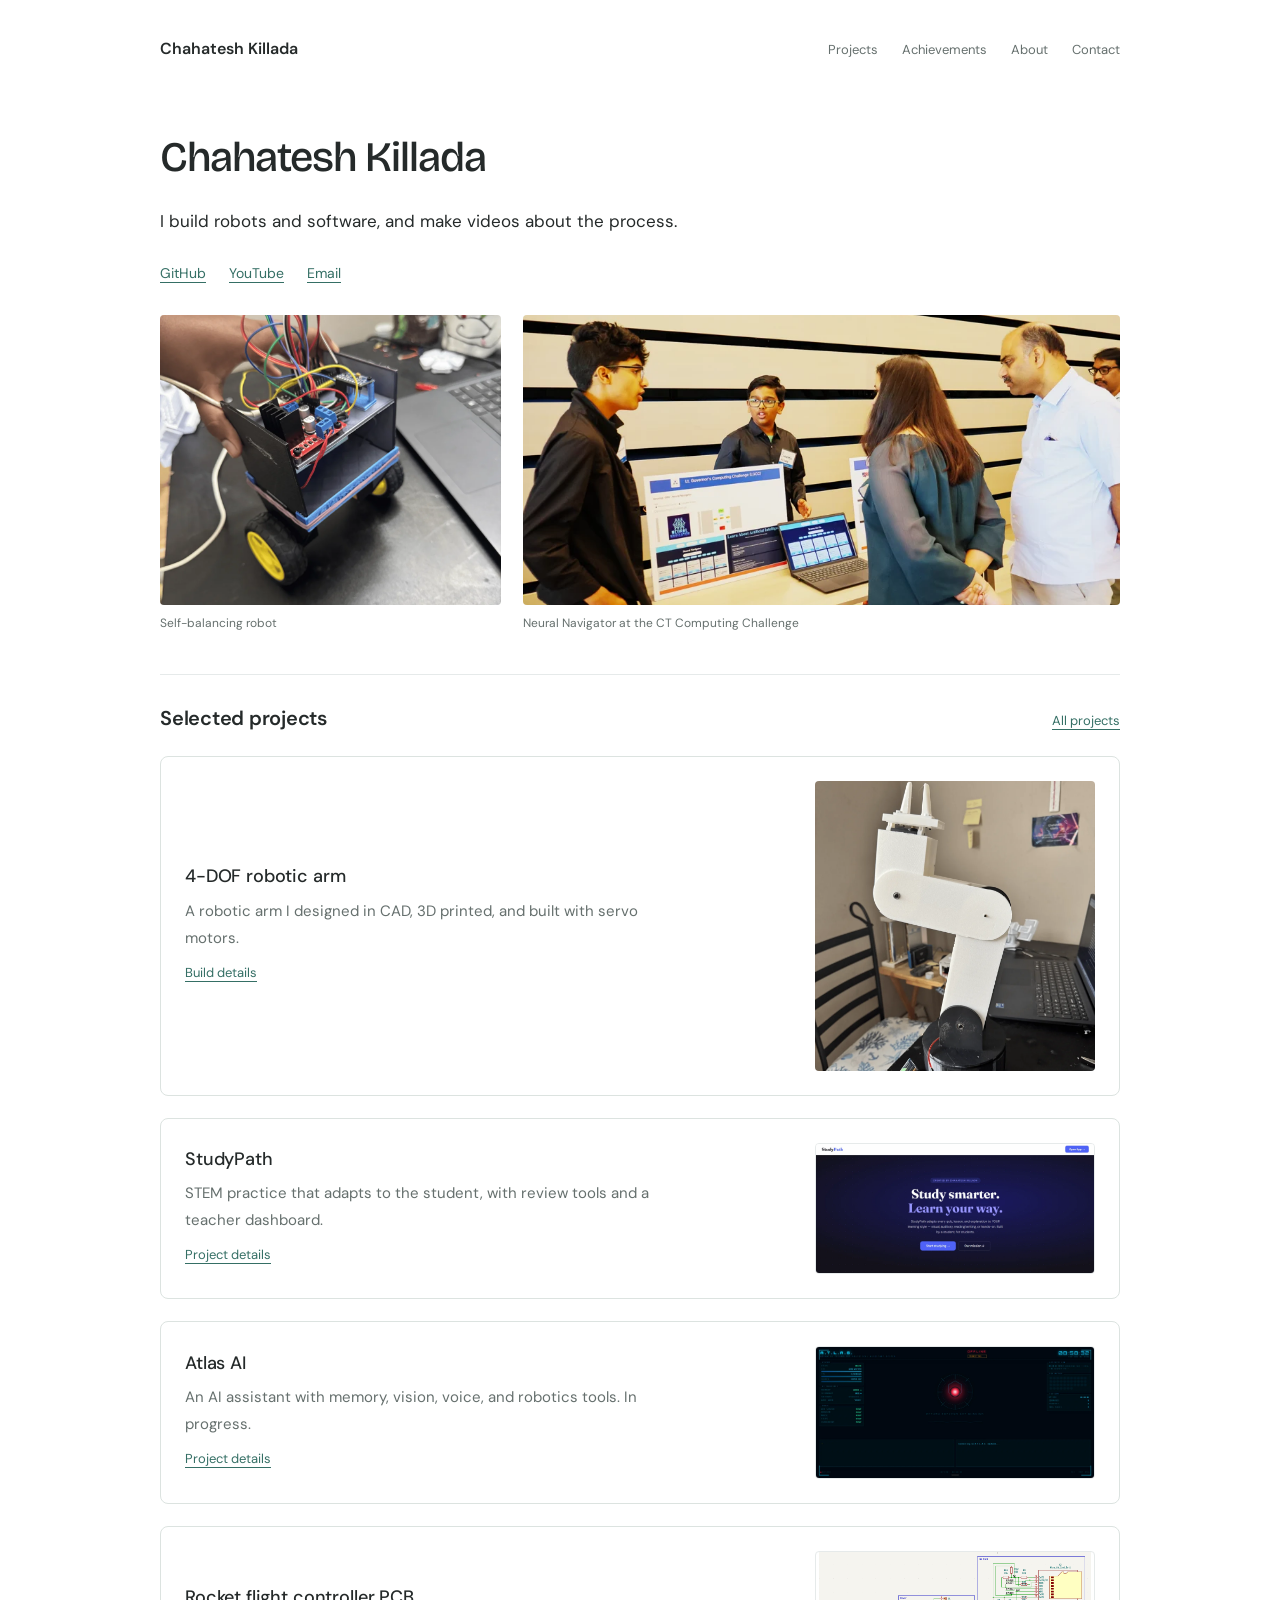
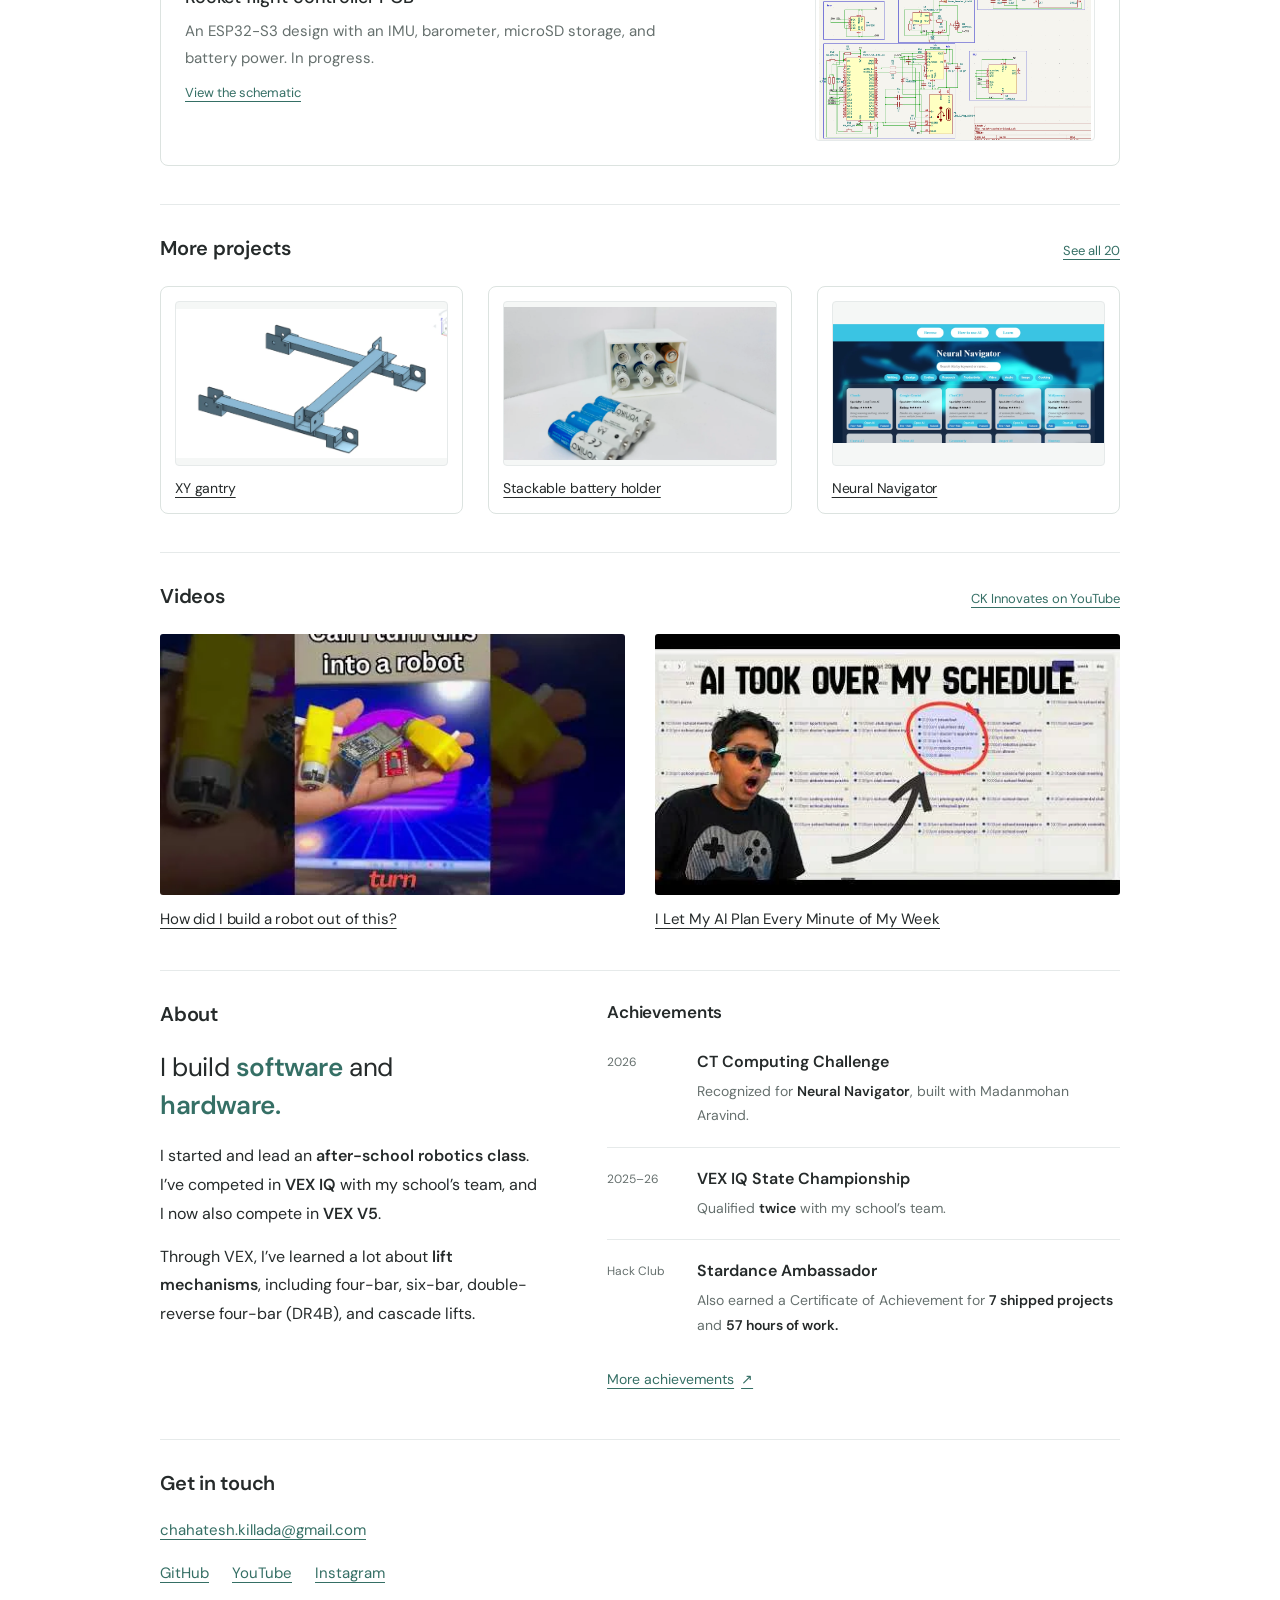
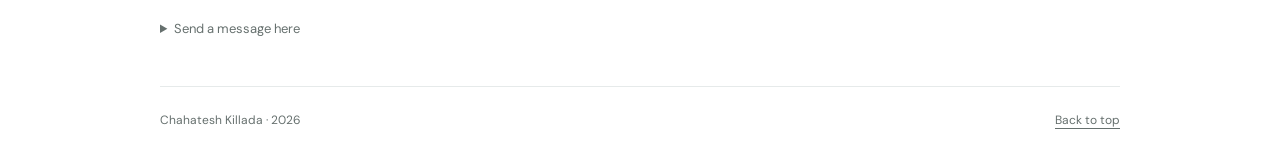
==== index.html @ d982af49 "Add VEX V5 participation and lift mechanism experience" ====
<!DOCTYPE html>
<html lang="en">
<head>
  <meta charset="UTF-8" />
  <meta name="viewport" content="width=device-width, initial-scale=1.0, viewport-fit=cover" />
  <meta name="theme-color" content="#ffffff" />
  <title>Chahatesh Killada — Software, Robotics &amp; AI</title>
  <meta name="description" content="I'm Chahatesh. I build robots, write software, and make videos about the process. Take a look at what I've been making." />
  <link rel="icon" href="favicon.svg?v=ck1" type="image/svg+xml" />
  <link rel="stylesheet" href="style.css" />
  <script src="project-cases.js" defer></script>
  <script src="main.js" defer></script>
  <script async src="https://www.googletagmanager.com/gtag/js?id=G-YGKZSH2G33"></script>
  <script>window.dataLayer = window.dataLayer || []; function gtag(){dataLayer.push(arguments);} gtag('js', new Date()); gtag('config', 'G-YGKZSH2G33');</script>
</head>
<body>
  <a class="skip-link" href="#main">Skip to content</a>
  <header class="site-header wrap"><a class="site-name" href="index.html">Chahatesh Killada</a><nav aria-label="Main navigation"><a href="projects.html">Projects</a><a href="achievements.html">Achievements</a><a href="#about">About</a><a href="#contact">Contact</a></nav></header>
  <main id="main" class="wrap">
  <header id="home" class="intro">
    <div class="intro-copy"><h1>Chahatesh Killada</h1><p>I build robots and software, and make videos about the process.</p><p class="intro-links"><a href="https://github.com/chahatesh" target="_blank" rel="noopener">GitHub</a><a href="https://www.youtube.com/@CKInnovates" target="_blank" rel="noopener">YouTube</a><a href="mailto:chahatesh.killada@gmail.com">Email</a></p></div>
    <div class="intro-gallery">
      <figure><button type="button" class="intro-photo" data-certificate="assets/balancing-robot.webp" data-title="Self-balancing robot" aria-label="Enlarge the self-balancing robot photo"><img src="assets/balancing-robot.webp" alt="My self-balancing robot with its exposed electronics and yellow wheels" width="1050" height="1400" fetchpriority="high" /></button><figcaption>Self-balancing robot</figcaption></figure>
      <figure><button type="button" class="intro-photo" data-certificate="certs/ct-codeing.png" data-title="Presenting Neural Navigator" aria-label="Enlarge the Neural Navigator presentation photo"><img src="assets/ct-certificate.webp" alt="Presenting Neural Navigator at the Connecticut Computing Challenge" width="850" height="477" fetchpriority="high" /></button><figcaption>Neural Navigator at the CT Computing Challenge</figcaption></figure>
    </div>
  </header>

  <section id="projects" class="section" aria-labelledby="work-title">
    <div class="section-heading"><h2 id="work-title">Selected projects</h2><a href="projects.html">All projects</a></div>
    <div class="selected-work">
      <article class="work-project">
        <div class="work-copy"><h3><button type="button" data-open-modal="arm">4-DOF robotic arm</button></h3><p>A robotic arm I designed in CAD, 3D printed, and built with servo motors.</p><button type="button" class="text-link" data-open-modal="arm">Build details</button></div>
        <button type="button" class="project-preview photo-preview" data-open-modal="arm" aria-label="View the robotic arm project"><img src="assets/robot-arm.webp" alt="My 3D-printed robotic arm on my desk" width="1050" height="1400" loading="lazy" /></button>
      </article>
      <article class="work-project">
        <div class="work-copy"><h3><button type="button" data-open-modal="studypath">StudyPath</button></h3><p>STEM practice that adapts to the student, with review tools and a teacher dashboard.</p><button type="button" class="text-link" data-open-modal="studypath">Project details</button></div>
        <button type="button" class="project-preview" data-open-modal="studypath" aria-label="View the StudyPath project"><img src="assets/studypath.webp" alt="StudyPath’s learning dashboard" width="1600" height="740" loading="lazy" /></button>
      </article>
      <article class="work-project">
        <div class="work-copy"><h3><button type="button" data-open-modal="atlas">Atlas AI</button></h3><p>An AI assistant with memory, vision, voice, and robotics tools. In progress.</p><button type="button" class="text-link" data-open-modal="atlas">Project details</button></div>
        <button type="button" class="project-preview" data-open-modal="atlas" aria-label="View the Atlas AI project"><img src="assets/atlas.webp" alt="Atlas AI’s interface" width="1600" height="759" loading="lazy" /></button>
      </article>
      <article class="work-project">
        <div class="work-copy"><h3><a href="https://github.com/chahatesh/Rocket-Flight-Controller-PCB" target="_blank" rel="noopener">Rocket flight controller PCB</a></h3><p>An ESP32-S3 design with an IMU, barometer, microSD storage, and battery power. In progress.</p><button type="button" class="text-link" data-certificate="assets/flight-controller-schematic.png" data-title="Rocket flight controller schematic">View the schematic</button></div>
        <button type="button" class="project-preview" data-certificate="assets/flight-controller-schematic.png" data-title="Rocket flight controller schematic" aria-label="Enlarge my rocket flight controller schematic"><img src="assets/flight-controller-schematic.png" alt="My KiCad rocket flight controller schematic" width="1030" height="712" loading="lazy" /></button>
      </article>
    </div>
  </section>

  <section id="more-projects" class="section more-projects" aria-labelledby="more-title">
    <div class="section-heading"><h2 id="more-title">More projects</h2><a href="projects.html">See all 20</a></div>
    <div class="build-gallery">
      <article><a class="build-gallery-image" href="https://cad.onshape.com/documents/9da4eec7b662b0f1e534ab21/w/bc1797026b485face401b90d/e/d9868a8ba112fb367924a744" target="_blank" rel="noopener"><img src="assets/versatile-xy-gantry.webp" alt="The CAD design for my XY gantry" loading="lazy" /></a><h3><a href="https://cad.onshape.com/documents/9da4eec7b662b0f1e534ab21/w/bc1797026b485face401b90d/e/d9868a8ba112fb367924a744" target="_blank" rel="noopener">XY gantry</a></h3></article>
      <article><a class="build-gallery-image" href="https://makerworld.com/en/models/3117060-best-stackable-battery-holder-fast-and-useful" target="_blank" rel="noopener"><img src="assets/stackable-battery-holder.webp" alt="My stackable 3D-printed battery holder" loading="lazy" /></a><h3><a href="https://makerworld.com/en/models/3117060-best-stackable-battery-holder-fast-and-useful" target="_blank" rel="noopener">Stackable battery holder</a></h3></article>
      <article><a class="build-gallery-image" href="https://github.com/chahatesh/Neural-Navigator" target="_blank" rel="noopener"><img src="assets/neural-navigator.webp" alt="The Neural Navigator project interface" loading="lazy" /></a><h3><a href="https://github.com/chahatesh/Neural-Navigator" target="_blank" rel="noopener">Neural Navigator</a></h3></article>
    </div>
  </section>

  <section id="videos" class="section" aria-labelledby="videos-title">
    <div class="section-heading"><h2 id="videos-title">Videos</h2><a href="https://www.youtube.com/@CKInnovates" target="_blank" rel="noopener">CK Innovates on YouTube</a></div>
    <div class="video-grid">
      <article class="video-item"><a class="video-thumb" href="https://www.youtube.com/shorts/6RY44eswr0Y" target="_blank" rel="noopener" aria-label="Watch How did I build a robot out of this?"><img src="assets/robot-video.webp" width="480" height="360" alt="A frame from my robot build video" loading="lazy" /></a><h3><a href="https://www.youtube.com/shorts/6RY44eswr0Y" target="_blank" rel="noopener">How did I build a robot out of this?</a></h3></article>
      <article class="video-item"><a class="video-thumb" href="https://www.youtube.com/watch?v=cSldQJsDNWY" target="_blank" rel="noopener" aria-label="Watch I Let My AI Plan Every Minute of My Week"><img src="assets/schedule-video.webp" width="480" height="360" alt="A frame from my AI scheduling experiment" loading="lazy" /></a><h3><a href="https://www.youtube.com/watch?v=cSldQJsDNWY" target="_blank" rel="noopener">I Let My AI Plan Every Minute of My Week</a></h3></article>
    </div>
  </section>

  <section id="about" class="section about-section" aria-labelledby="about-title">
    <div class="about-layout">
      <div class="about-copy">
        <h2 id="about-title">About</h2>
        <p class="about-lead">I build <strong>software</strong> and <strong>hardware.</strong></p>
        <p>I started and lead an <strong>after-school robotics class</strong>. I’ve competed in <strong>VEX IQ</strong> with my school’s team, and I now also compete in <strong>VEX V5</strong>.</p>
        <p>Through VEX, I’ve learned a lot about <strong>lift mechanisms</strong>, including four-bar, six-bar, double-reverse four-bar (DR4B), and cascade lifts.</p>
      </div>
      <div class="milestones" id="achievements">
        <h3>Achievements</h3>
        <ul>
          <li>
            <span class="milestone-label">2026</span>
            <div class="milestone-copy"><h4>CT Computing Challenge</h4><p>Recognized for <strong>Neural Navigator</strong>, built with Madanmohan Aravind.</p></div>
          </li>
          <li>
            <span class="milestone-label">2025–26</span>
            <div class="milestone-copy"><h4>VEX IQ State Championship</h4><p>Qualified <strong>twice</strong> with my school’s team.</p></div>
          </li>
          <li>
            <span class="milestone-label">Hack Club</span>
            <div class="milestone-copy"><h4>Stardance Ambassador</h4><p>Also earned a Certificate of Achievement for <strong>7 shipped projects</strong> and <strong>57 hours of work.</strong></p></div>
          </li>
        </ul>
        <a href="achievements.html">More achievements <span aria-hidden="true">↗</span></a>
      </div>
    </div>
  </section>

  <section id="contact" class="section contact-section" aria-labelledby="contact-title">
    <h2 id="contact-title">Get in touch</h2>
    <p><a href="mailto:chahatesh.killada@gmail.com">chahatesh.killada@gmail.com</a></p>
    <p class="contact-socials"><a href="https://github.com/chahatesh" target="_blank" rel="noopener">GitHub</a><a href="https://www.youtube.com/@CKInnovates" target="_blank" rel="noopener">YouTube</a><a href="https://www.instagram.com/ck_innovates/" target="_blank" rel="noopener">Instagram</a></p>
    <details class="message-details"><summary>Send a message here</summary><form class="contact-form" id="contact-form" novalidate>
          <input type="hidden" name="access_key" value="5ab9dba0-218a-4104-ba64-5a668e0baead" /><input type="hidden" name="subject" value="New message from chahatesh.com" />
          <div class="form-row"><label>Your name<input type="text" name="name" required autocomplete="name" placeholder="Name" /></label><label>Your email<input type="email" name="email" required autocomplete="email" placeholder="you@example.com" /></label></div>
          <label>Subject <span class="optional">(optional)</span><input type="text" name="subject_user" placeholder="What’s on your mind?" /></label>
          <label>Message<textarea name="message" required rows="4" placeholder="Tell me a little about it…"></textarea></label>
          <div class="form-bottom"><button type="submit" class="btn btn-primary" id="submit-btn">Send message <span aria-hidden="true">↗</span></button><p class="form-status" role="status" aria-live="polite" id="form-status"></p></div>
        </form></details>
  </section>
</main>
  <footer class="site-footer wrap"><p>Chahatesh Killada · <span data-year>2026</span></p><a href="#home">Back to top</a></footer>
  <div class="modal-overlay" id="project-modal" hidden role="dialog" aria-modal="true" aria-labelledby="modal-title"><div class="modal-content" id="modal-body" tabindex="-1"></div></div>
</body>
</html>
---- style.css ----
/* A personal website: readable text, direct links, and the actual work. */
@font-face {
  font-family: "DM Sans";
  src: url("assets/dm-sans.woff2") format("woff2");
  font-weight: 400 700;
  font-display: swap;
}
@font-face {
  font-family: "Bricolage Grotesque";
  src: url("assets/bricolage.woff2") format("woff2");
  font-weight: 400 800;
  font-display: swap;
}
:root {
  --paper: #ffffff;
  --ink: #252a2a;
  --muted: #66706e;
  --line: #e6eaea;
  --link: #356f65;
  --soft: #f5f7f6;
  --body: "DM Sans", Arial, sans-serif;
  --display: "Bricolage Grotesque", "Trebuchet MS", sans-serif;
}
*, *::before, *::after { box-sizing: border-box; }
html { -webkit-text-size-adjust: 100%; scroll-padding-top: 28px; }
body { margin: 0; min-width: 320px; background: var(--paper); color: var(--ink); font: 16px/1.8 var(--body); -webkit-font-smoothing: antialiased; }
body.modal-open { overflow: hidden; }
[hidden] { display: none !important; }
img { display: block; max-width: 100%; height: auto; }
h1, h2, h3, h4, p, figure { margin: 0; }
h1, h2, h3, h4 { font-weight: 500; line-height: 1.35; }
h1 { font-family: var(--display); font-size: 42px; letter-spacing: -1px; }
h2 { font-size: 20px; font-weight: 600; letter-spacing: -.25px; }
h3 { font-size: 18px; letter-spacing: -.15px; }
ul { list-style: none; margin: 0; padding: 0; }
a { color: var(--link); text-decoration-thickness: 1px; text-underline-offset: 4px; }
a:hover { text-decoration-color: var(--ink); color: var(--ink); }
button, input, textarea { font: inherit; }
button { color: inherit; cursor: pointer; touch-action: manipulation; }
a, button { -webkit-tap-highlight-color: transparent; }
button:disabled { cursor: wait; opacity: .6; }
:focus-visible { outline: 2px solid var(--link); outline-offset: 5px; }
::selection { background: #dcece6; color: var(--ink); }
.wrap { width: min(960px, calc(100% - 56px)); margin-inline: auto; }
.skip-link { position: fixed; top: 12px; left: 12px; padding: 8px 15px; z-index: 200; background: white; transform: translateY(-180%); }
.skip-link:focus { transform: none; }

/* The name is the identity. Navigation is just links. */
.site-header { display: flex; align-items: center; justify-content: space-between; gap: 32px; padding-block: 30px; }
.site-name { color: var(--ink); font-size: 16px; font-weight: 600; text-decoration: none; white-space: nowrap; }
.site-header nav { display: flex; flex-wrap: wrap; gap: 24px; }
.site-header nav a { padding-block: 8px; color: var(--muted); font-size: 13px; text-decoration: none; }
.site-header nav a:hover, .site-header nav a[aria-current="page"] { color: var(--ink); text-decoration: underline; }
.intro { padding-block: 30px 40px; }
.intro-copy { max-width: 690px; }
.intro h1 { margin-bottom: 20px; }
.intro-copy > p { margin-top: 15px; font-size: 17px; line-height: 1.85; }
.intro .intro-links { display: flex; gap: 23px; margin-top: 23px; font-size: 14px; }

.section { padding-block: 30px 38px; border-top: 1px solid var(--line); }
.section-heading { display: flex; align-items: baseline; justify-content: space-between; gap: 22px; margin-bottom: 15px; }
.section-heading > a { font-size: 13px; flex-shrink: 0; }
.selected-work { display: grid; gap: 22px; padding-top: 9px; }
.work-project, .archive-card, .build-gallery > article { padding: 24px; border: 1px solid #dce3e0; border-radius: 8px; background: var(--paper); }
.work-project:focus-within, .archive-card:focus-within, .build-gallery > article:focus-within { border-color: var(--link); }
.work-project { display: grid; grid-template-columns: minmax(0, 1fr) 280px; gap: 32px; align-items: center; min-width: 0; }
.work-copy { max-width: 510px; }
.work-copy h3 a, .work-copy h3 button { color: var(--ink); font: inherit; letter-spacing: inherit; text-decoration: none; }
.work-copy h3 button { border: 0; background: none; padding: 0; text-align: left; }
.work-copy h3 a:hover, .work-copy h3 button:hover { text-decoration: underline; text-underline-offset: 4px; }
.work-copy p { color: var(--muted); font-size: 15px; line-height: 1.8; margin-top: 9px; }
.text-link { display: inline-block; padding: 4px 0; margin: 7px 0 0; border: 0; background: transparent; color: var(--link); font-size: 13px; line-height: 1.6; text-decoration: underline; text-decoration-thickness: 1px; text-underline-offset: 4px; text-align: left; }
.text-link:hover { color: var(--ink); }
.project-preview { display: block; width: 100%; padding: 0; border: 0; background: none; }
.project-preview img { width: 100%; height: auto; max-height: 190px; object-fit: contain; border: 1px solid var(--line); border-radius: 4px; }
.photo-preview img { height: 290px; max-height: none; object-fit: cover; object-position: center 32%; border: 0; }

/* The visual interest comes from Chahatesh’s own builds and presentations. */
.intro-gallery { display: grid; grid-template-columns: .8fr 1.4fr; gap: 22px; margin-top: 29px; }
.intro-photo { display: block; width: 100%; padding: 0; border: 0; background: var(--soft); border-radius: 4px; overflow: hidden; }
.intro-photo img { width: 100%; height: 290px; object-fit: cover; object-position: center 42%; }
.intro-gallery figure:last-child img { object-position: center 45%; }
.intro-gallery figcaption { color: var(--muted); font-size: 12px; margin-top: 9px; line-height: 1.6; }
.build-gallery { display: grid; grid-template-columns: repeat(3, minmax(0, 1fr)); gap: 25px; padding-top: 8px; }
.build-gallery > article { min-width: 0; padding: 14px; }
.build-gallery-image { display: block; background: var(--soft); border: 1px solid var(--line); border-radius: 4px; overflow: hidden; }
.build-gallery-image img { width: 100%; height: 163px; object-fit: contain; }
.build-gallery h3 { font-size: 14px; font-weight: 400; margin-top: 11px; line-height: 1.6; }
.build-gallery h3 a { color: var(--ink); }

.video-grid { display: grid; grid-template-columns: 1fr 1fr; gap: 30px; padding-top: 8px; }
.video-thumb { display: block; aspect-ratio: 16 / 9; overflow: hidden; border-radius: 3px; }
.video-thumb img { width: 100%; height: 100%; object-fit: cover; }
.video-item h3 { font-size: 15px; line-height: 1.65; font-weight: 400; margin-top: 12px; }
.video-item h3 a { color: var(--ink); }
.contact-section > h2 { margin-bottom: 20px; }
.about-layout { display: grid; grid-template-columns: .85fr 1.15fr; gap: 68px; }
.about-copy { max-width: 380px; }
.about-copy h2 { margin-bottom: 21px; }
.about-copy p { font-size: 16px; line-height: 1.8; }
.about-copy p + p { margin-top: 14px; }
.about-copy .about-lead { max-width: 320px; font-size: 26px; line-height: 1.45; letter-spacing: -.4px; margin-bottom: 18px; }
.about-copy strong { font-weight: 600; }
.about-lead strong { color: var(--link); }
.milestones { min-width: 0; }
.milestones > h3 { font-size: 17px; font-weight: 600; margin-bottom: 7px; }
.milestones li { display: grid; grid-template-columns: 70px minmax(0, 1fr); gap: 20px; padding-block: 19px; }
.milestones li + li { border-top: 1px solid var(--line); }
.milestone-label { color: var(--muted); font-size: 12px; padding-top: 2px; }
.milestone-copy h4 { font-size: 16px; font-weight: 600; line-height: 1.5; }
.milestone-copy p { margin-top: 5px; color: var(--muted); font-size: 14px; line-height: 1.75; }
.milestone-copy strong { color: var(--ink); font-weight: 600; }
.milestones > a { display: inline-flex; align-items: center; gap: 7px; min-height: 44px; margin-top: 1px; font-size: 14px; }
.contact-section > p { font-size: 15px; }
.contact-section a { overflow-wrap: anywhere; }
.contact-socials { display: flex; gap: 23px; margin-top: 16px; }
.message-details { max-width: 600px; margin-top: 23px; }
.message-details summary { width: fit-content; color: var(--muted); font-size: 13px; cursor: pointer; padding-block: 7px; }
.message-details summary:hover { color: var(--ink); }
.contact-form { margin-top: 23px; }
.contact-form label { display: block; font-size: 12px; margin-bottom: 17px; }
.optional { color: var(--muted); }
.form-row { display: grid; grid-template-columns: 1fr 1fr; gap: 18px; }
.contact-form input:not([type="hidden"]), .contact-form textarea { width: 100%; display: block; margin-top: 6px; padding: 10px 12px; color: var(--ink); background: #fff; border: 1px solid #cfd6d3; border-radius: 3px; font-size: 14px; min-height: 43px; }
.contact-form textarea { resize: vertical; min-height: 115px; }
.contact-form [aria-invalid="true"] { border-color: #a5322b; }
.form-bottom { display: flex; align-items: center; gap: 20px; }
.btn { display: inline-block; padding: 9px 15px; border: 1px solid #bcc7c2; border-radius: 3px; background: #fff; color: var(--ink); font-size: 13px; line-height: 1.6; text-align: center; }
.btn:hover { background: var(--soft); border-color: var(--ink); }
.form-status { color: var(--muted); font-size: 12px; line-height: 1.6; }
.form-status.bad { color: #9c2b25; }
.form-status.ok { color: #276144; }
.site-footer { display: flex; align-items: center; justify-content: space-between; gap: 20px; padding-block: 23px 32px; border-top: 1px solid var(--line); color: var(--muted); font-size: 12px; }
.site-footer a { color: var(--muted); }

/* A browseable list of projects, with real media where it exists. */
.page-hero { padding-block: 38px 30px; }
.page-hero h1 { font-size: 34px; }
.page-description { margin-top: 14px; color: var(--muted); max-width: 630px; font-size: 16px; }
.project-tools { display: flex; align-items: center; flex-wrap: wrap; gap: 20px; margin: 3px 0 35px; }
.project-search { width: 235px; }
.project-search input { width: 100%; min-width: 0; min-height: 40px; padding: 9px 11px; color: var(--ink); border: 1px solid #cfd6d3; border-radius: 3px; background: #fff; font-size: 13px; }
.filter-bar { display: flex; align-items: center; flex-wrap: wrap; gap: 17px; flex: 1; }
.filter-btn { padding: 8px 0; border: 0; border-bottom: 1px solid transparent; background: none; color: var(--muted); font-size: 12px; min-height: 39px; }
.filter-btn:hover { color: var(--ink); }
.filter-btn.active { border-bottom-color: var(--ink); color: var(--ink); }
.filter-status { margin-left: auto; font-size: 11px; color: var(--muted); }
.archive-section { padding-bottom: 50px; }
.archive-grid { display: grid; gap: 22px; }
.archive-card { display: grid; grid-template-columns: 180px minmax(0, 1fr); gap: 32px; align-items: center; min-width: 0; }
.archive-thumb { display: block; width: 100%; padding: 0; border: 0; background: none; }
.archive-thumb img { width: 100%; height: auto; max-height: 150px; object-fit: contain; border-radius: 3px; }
.archive-thumb.photo img { height: 177px; max-height: none; object-fit: cover; object-position: center 40%; }
.archive-body .project-meta { color: var(--muted); font-size: 11px; margin-bottom: 6px; }
.archive-body h2 { font-size: 19px; font-weight: 500; letter-spacing: -.2px; }
.archive-body h2 a, .archive-body h2 button { color: var(--ink); text-decoration: none; }
.archive-body h2 a:hover, .archive-body h2 button:hover { text-decoration: underline; text-underline-offset: 4px; }
.archive-body h2 button { border: 0; background: none; padding: 0; font: inherit; text-align: left; }
.archive-body > p:not(.project-meta) { margin-top: 7px; font-size: 14px; color: var(--muted); line-height: 1.8; max-width: 560px; }
.archive-body .text-link { margin-top: 5px; font-size: 12px; }
.archive-no-image { display: block; margin-left: 0; }
.archive-note { font-size: 13px; margin-top: 35px; color: var(--muted); }
.archive-note .text-link { font-size: inherit; }
.archive-empty { padding-block: 15px 50px; font-size: 14px; color: var(--muted); }
.archive-empty .text-link { display: block; margin-top: 10px; }
.schematic-preview { display: block; border: 0; padding: 0; background: none; width: 100%; text-align: left; }
.schematic-preview img { width: 100%; height: auto; border-radius: 3px; }
.schematic-preview > span { display: block; margin-top: 8px; color: var(--muted); font-size: 10px; text-decoration: underline; text-underline-offset: 3px; }

.achievement-list { padding-bottom: 40px; }
.achievement-entry { display: grid; grid-template-columns: 80px minmax(0, 1fr) 165px; gap: 26px; align-items: start; padding-block: 27px; border-top: 1px solid var(--line); }
.achievement-entry.no-certificate { grid-template-columns: 80px minmax(0, 1fr); }
.achievement-date, .achievement-entry > time { font-size: 12px; color: var(--muted); padding-top: 2px; }
.achievement-copy h2 { font-size: 19px; font-weight: 500; }
.achievement-copy > p { max-width: 570px; margin-top: 9px; color: var(--muted); font-size: 14px; line-height: 1.8; }
.certificate-preview { display: block; padding: 0; border: 0; background: none; max-width: 220px; }
.certificate-preview img { width: 100%; max-height: 135px; object-fit: contain; border-radius: 2px; }
.certificate-preview span { display: block; font-size: 10px; color: var(--muted); margin-top: 8px; text-decoration: underline; text-underline-offset: 3px; }
.awards-line { display: flex; gap: 7px 16px; flex-wrap: wrap; margin-top: 12px; font-size: 12px; color: var(--muted); }
.archive-footer-link { display: flex; flex-wrap: wrap; gap: 25px; padding-top: 18px; border-top: 1px solid var(--line); }

/* Project details and full-size media remain available from the list. */
.modal-overlay { position: fixed; inset: 0; z-index: 100; display: grid; align-items: start; justify-items: center; padding: 30px 20px; overflow: auto; overscroll-behavior: contain; background: #17252280; }
.modal-content { width: min(740px, 100%); padding: 30px; background: #fff; border-radius: 4px; }
.modal-header { display: flex; align-items: flex-start; justify-content: space-between; gap: 20px; margin-bottom: 24px; }
.modal-header h2 { font-family: var(--display); font-size: 29px; font-weight: 500; }
.modal-header .project-meta { margin-bottom: 6px; font-size: 12px; color: var(--muted); }
.modal-close { display: grid; place-items: center; flex-shrink: 0; width: 39px; height: 39px; border: 0; border-radius: 3px; background: none; font-size: 28px; line-height: 1; }
.modal-close:hover { background: var(--soft); }
.modal-image { width: 100%; max-height: 340px; object-fit: contain; }
.case-block { margin-top: 27px; }
.case-block h3 { font-size: 18px; margin-bottom: 10px; font-weight: 600; }
.case-block > p, .challenge-item p { font-size: 15px; color: var(--muted); line-height: 1.8; }
.architecture-grid { display: flex; flex-wrap: wrap; gap: 6px 17px; }
.arch-item { color: var(--muted); font-size: 13px; }
.challenge-item { margin-top: 17px; }
.challenge-item h4 { font-size: 14px; margin-bottom: 5px; font-weight: 600; }
.modal-actions { display: flex; gap: 12px; flex-wrap: wrap; margin-top: 25px; }
.certificate-modal-image { width: 100%; max-height: 75vh; object-fit: contain; }
.full-image-link { margin-top: 19px; }

@media (max-width: 700px) {
  .wrap { width: calc(100% - 44px); }
  .site-header { gap: 20px; }
  .site-header nav { gap: 17px; }
  .site-header nav a { font-size: 12px; }
  .about-layout { grid-template-columns: 1fr; gap: 32px; }
  .about-copy { max-width: 580px; }
  .about-copy .about-lead { max-width: none; }
  .work-project { grid-template-columns: minmax(0, 1fr) 150px; gap: 28px; }
  .photo-preview img { height: 170px; }
  .archive-card { grid-template-columns: 150px minmax(0, 1fr); gap: 25px; }
  .archive-thumb.photo img { height: 155px; }
  .project-search { width: 100%; }
  .filter-bar { flex: auto; width: 100%; }
  .project-tools { gap: 8px; }
  .achievement-entry { grid-template-columns: 65px minmax(0, 1fr) 135px; gap: 20px; }
  .achievement-entry.no-certificate { grid-template-columns: 65px minmax(0, 1fr); }
}
@media (max-width: 520px) {
  .wrap { width: calc(100% - 40px); }
  .site-header { display: block; padding-block: 23px 9px; }
  .site-name { display: inline-block; font-size: 16px; }
  .site-header nav { gap: 20px; margin-top: 10px; }
  .site-header nav a { font-size: 12px; min-height: 42px; }
  h1 { font-size: 31px; letter-spacing: -.7px; }
  .intro { padding-block: 26px 35px; }
  .intro h1 { margin-bottom: 17px; }
  .intro-copy > p { font-size: 16px; margin-top: 13px; line-height: 1.85; }
  .intro .intro-links { font-size: 13px; margin-top: 20px; }
  .section { padding-block: 26px 31px; }
  h2 { font-size: 19px; }
  .section-heading { gap: 16px; margin-bottom: 18px; }
  .section-heading > a { font-size: 12px; }
  .selected-work { gap: 18px; }
  .work-project, .archive-card { padding: 17px; }
  .work-project { grid-template-columns: minmax(0, 1fr) 92px; gap: 18px; align-items: start; }
  .work-copy h3 { font-size: 17px; }
  .work-copy p { font-size: 14px; line-height: 1.8; margin-top: 8px; }
  .work-copy .text-link { font-size: 12px; margin-top: 6px; }
  .project-preview { margin-top: 5px; }
  .photo-preview img { height: 133px; }
  .video-grid { gap: 21px; grid-template-columns: 1fr; }
  .video-item h3 { font-size: 14px; margin-top: 10px; }
  .about-copy h2 { margin-bottom: 17px; }
  .about-copy p { font-size: 16px; }
  .about-copy .about-lead { font-size: 25px; margin-bottom: 14px; }
  .milestones > h3 { font-size: 18px; margin-bottom: 4px; }
  .milestones li { grid-template-columns: 1fr; gap: 5px; padding-block: 18px; }
  .milestone-label { font-size: 12px; padding-top: 0; }
  .milestone-copy h4 { font-size: 17px; }
  .milestone-copy p { font-size: 15px; line-height: 1.7; }
  .contact-section > p { font-size: 14px; }
  .contact-socials { gap: 22px; }
  .form-row { grid-template-columns: 1fr; gap: 0; }
  .form-bottom { align-items: flex-start; flex-direction: column; gap: 12px; }
  .site-footer { font-size: 11px; padding-block: 20px 27px; }
  .page-hero { padding-block: 26px 25px; }
  .page-hero h1 { font-size: 30px; }
  .page-description { font-size: 15px; margin-top: 12px; }
  .filter-bar { gap: 15px; }
  .filter-btn { font-size: 11px; }
  .filter-status { width: 100%; margin-left: 0; font-size: 11px; padding-top: 2px; }
  .project-tools { margin-bottom: 26px; }
  .archive-grid { gap: 18px; }
  .archive-card { grid-template-columns: 92px minmax(0, 1fr); gap: 18px; align-items: start; }
  .archive-body h2 { font-size: 17px; }
  .archive-body > p:not(.project-meta) { font-size: 13px; }
  .archive-body .project-meta { font-size: 10px; }
  .archive-body .text-link { font-size: 11px; }
  .archive-thumb { margin-top: 4px; }
  .archive-thumb.photo img { height: 130px; }
  .archive-no-image { margin-left: 0; }
  .schematic-preview > span { font-size: 9px; }
  .achievement-entry, .achievement-entry.no-certificate { grid-template-columns: 1fr; gap: 9px; padding-block: 24px; }
  .achievement-copy h2 { font-size: 18px; }
  .achievement-copy > p { font-size: 14px; }
  .certificate-preview { width: 205px; margin-top: 7px; }
  .certificate-preview img { max-height: 145px; }
  .archive-footer-link { gap: 20px; }
  .modal-overlay { padding: 13px; }
  .modal-content { padding: 22px 20px; }
  .modal-header h2 { font-size: 25px; }
  .modal-header { gap: 12px; }
  .case-block > p, .challenge-item p { font-size: 14px; }
}
@media (prefers-reduced-motion: reduce) {
  *, *::before, *::after { scroll-behavior: auto !important; animation: none !important; transition: none !important; }
}

@media (max-width: 700px) {
  .intro-gallery { gap: 17px; }
  .intro-photo img { height: 230px; }
  .build-gallery { gap: 17px; }
  .build-gallery-image img { height: 125px; }
}
@media (max-width: 520px) {
  .intro-gallery { grid-template-columns: 1fr 1.2fr; gap: 12px; margin-top: 24px; }
  .intro-photo img { height: 173px; }
  .intro-gallery figcaption { font-size: 10px; margin-top: 7px; }
  .build-gallery { grid-template-columns: 1fr; gap: 19px; }
  .build-gallery article { display: grid; grid-template-columns: 100px minmax(0, 1fr); gap: 18px; align-items: center; }
  .build-gallery-image img { height: 88px; }
  .build-gallery h3 { margin-top: 0; font-size: 14px; }
}
@media (max-width: 380px) {
  .work-project { grid-template-columns: 1fr; gap: 15px; }
  .project-preview { margin-top: 0; }
  .photo-preview img { height: 200px; }
  .archive-card { grid-template-columns: 1fr; gap: 15px; }
  .archive-thumb { width: min(100%, 200px); margin-top: 0; }
  .archive-thumb.photo img { height: 165px; }
  .build-gallery article { grid-template-columns: 82px minmax(0, 1fr); gap: 15px; }
}
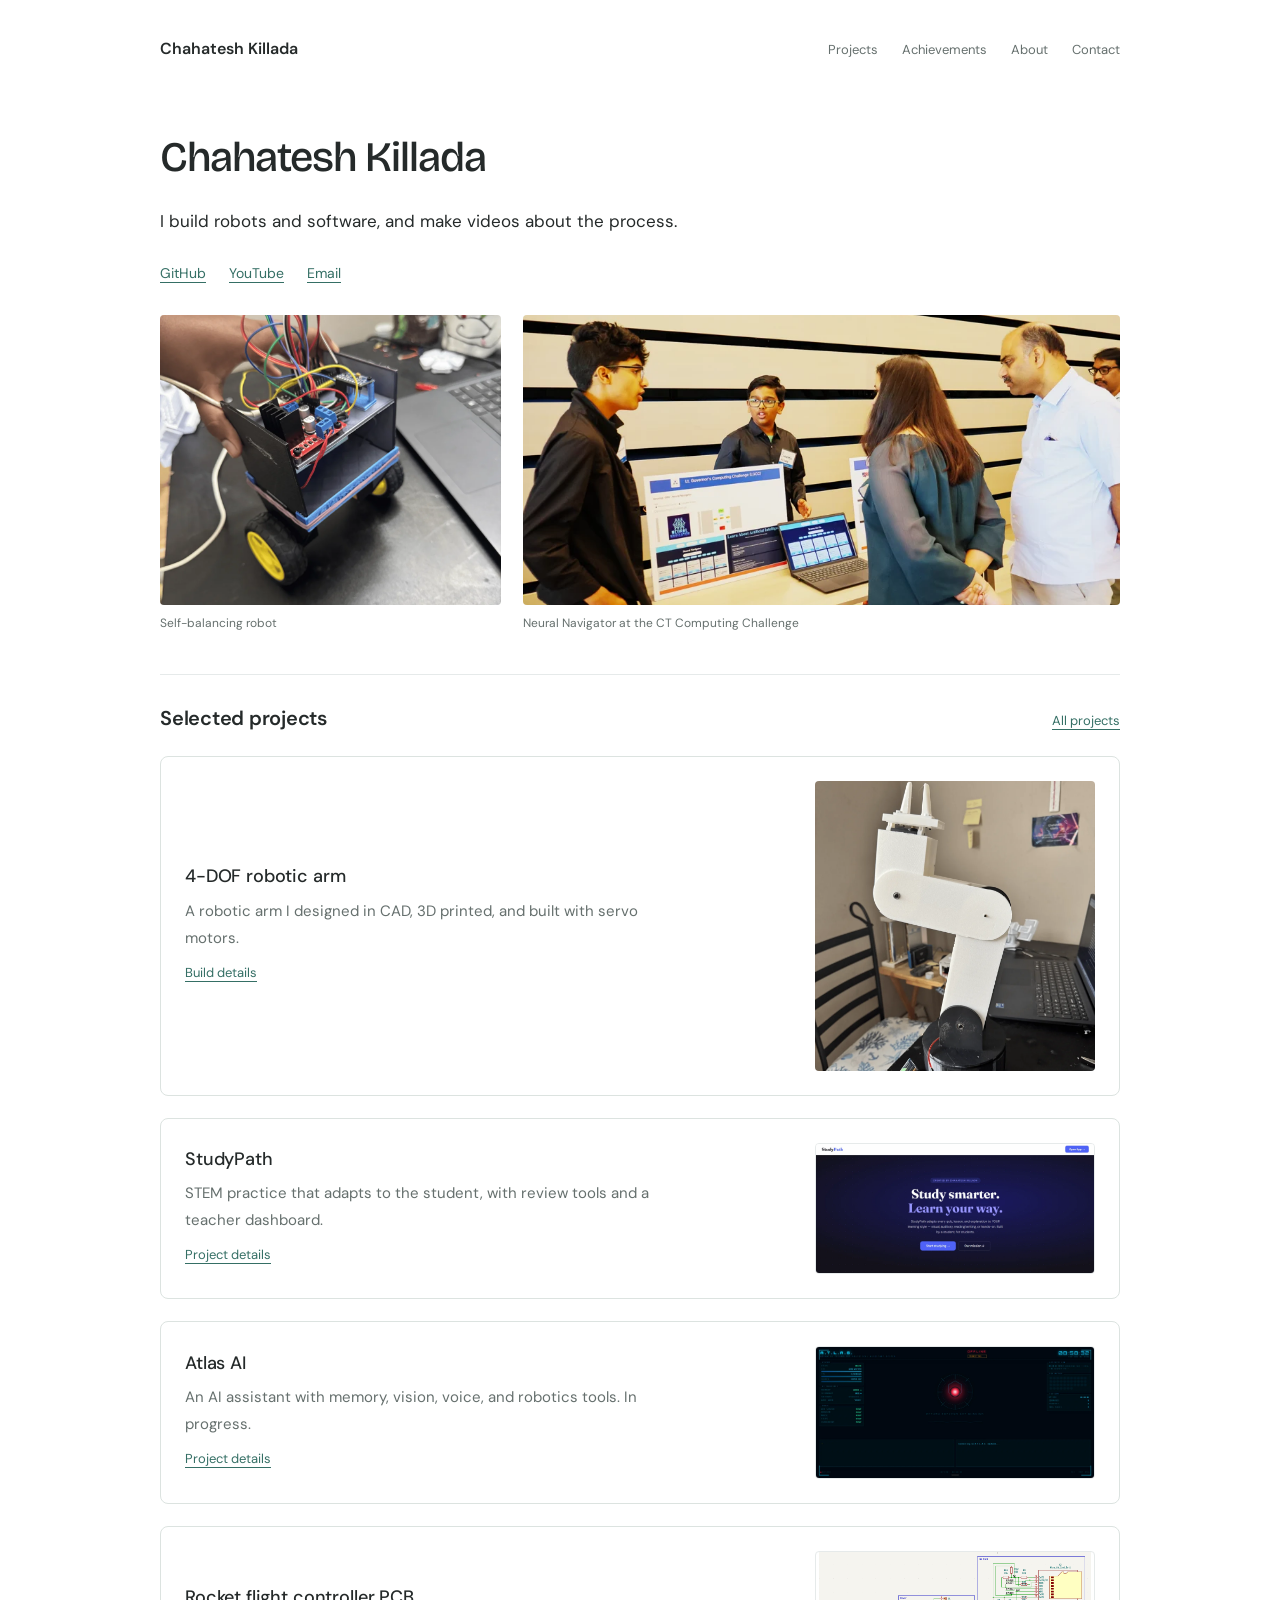
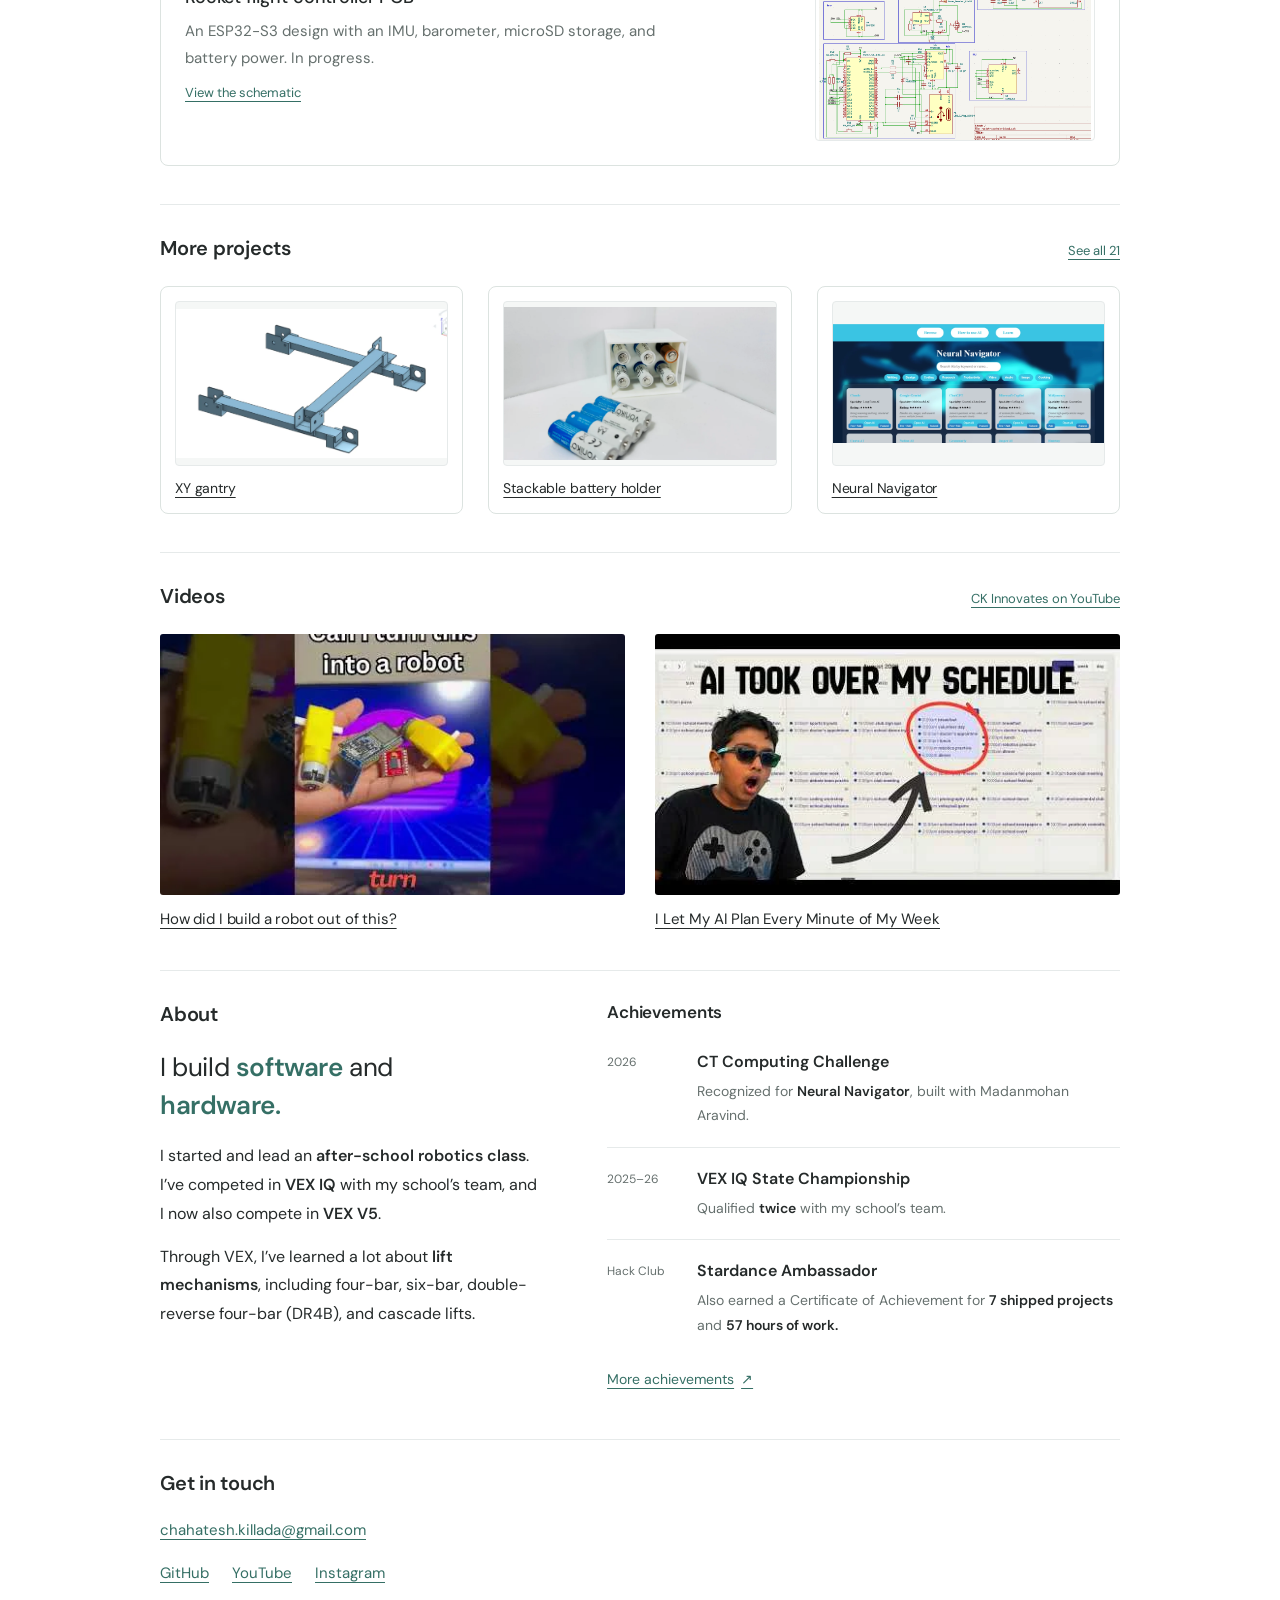
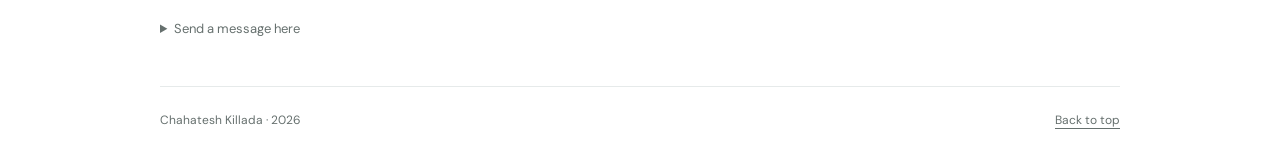
==== commit d8f4fdc6: "Update portfolio project count to 21" ====
--- a/index.html
+++ b/index.html
@@ -48,7 +48,7 @@
   </section>
 
   <section id="more-projects" class="section more-projects" aria-labelledby="more-title">
-    <div class="section-heading"><h2 id="more-title">More projects</h2><a href="projects.html">See all 20</a></div>
+    <div class="section-heading"><h2 id="more-title">More projects</h2><a href="projects.html">See all 21</a></div>
     <div class="build-gallery">
       <article><a class="build-gallery-image" href="https://cad.onshape.com/documents/9da4eec7b662b0f1e534ab21/w/bc1797026b485face401b90d/e/d9868a8ba112fb367924a744" target="_blank" rel="noopener"><img src="assets/versatile-xy-gantry.webp" alt="The CAD design for my XY gantry" loading="lazy" /></a><h3><a href="https://cad.onshape.com/documents/9da4eec7b662b0f1e534ab21/w/bc1797026b485face401b90d/e/d9868a8ba112fb367924a744" target="_blank" rel="noopener">XY gantry</a></h3></article>
       <article><a class="build-gallery-image" href="https://makerworld.com/en/models/3117060-best-stackable-battery-holder-fast-and-useful" target="_blank" rel="noopener"><img src="assets/stackable-battery-holder.webp" alt="My stackable 3D-printed battery holder" loading="lazy" /></a><h3><a href="https://makerworld.com/en/models/3117060-best-stackable-battery-holder-fast-and-useful" target="_blank" rel="noopener">Stackable battery holder</a></h3></article>
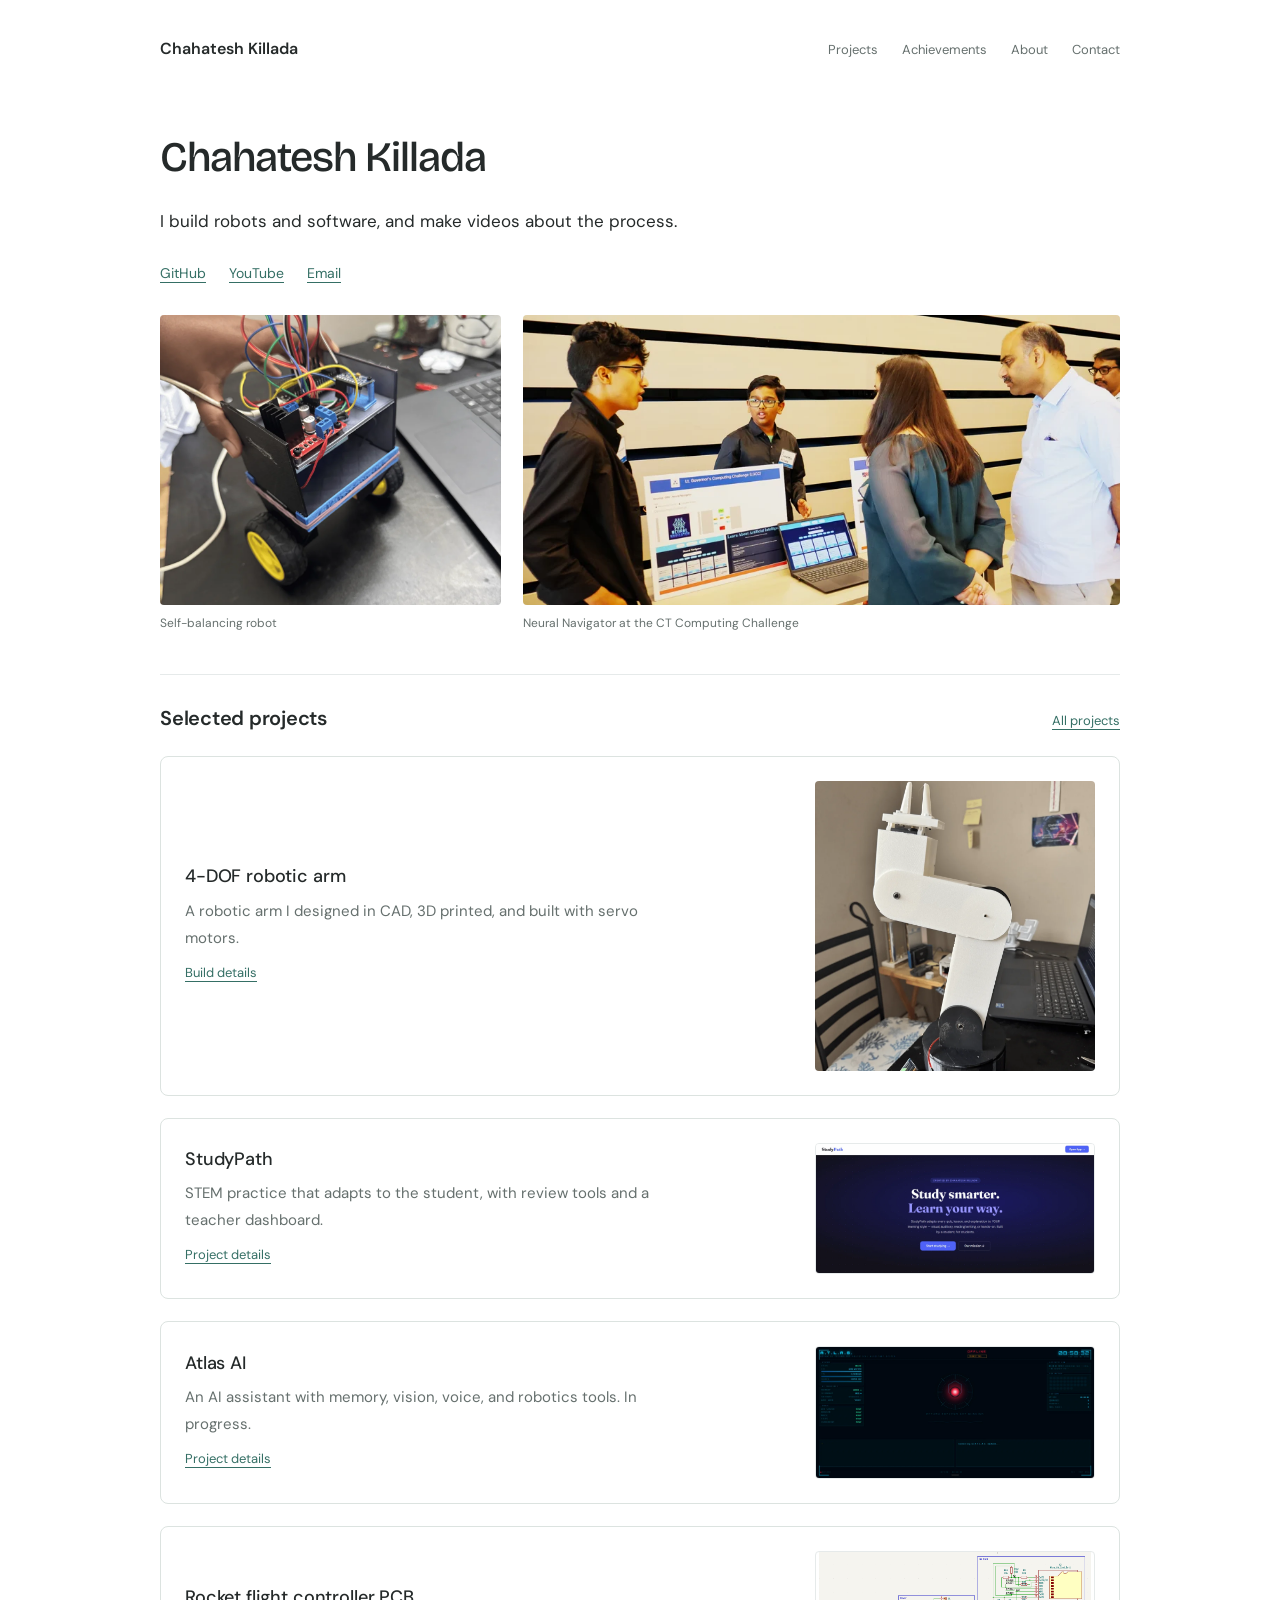
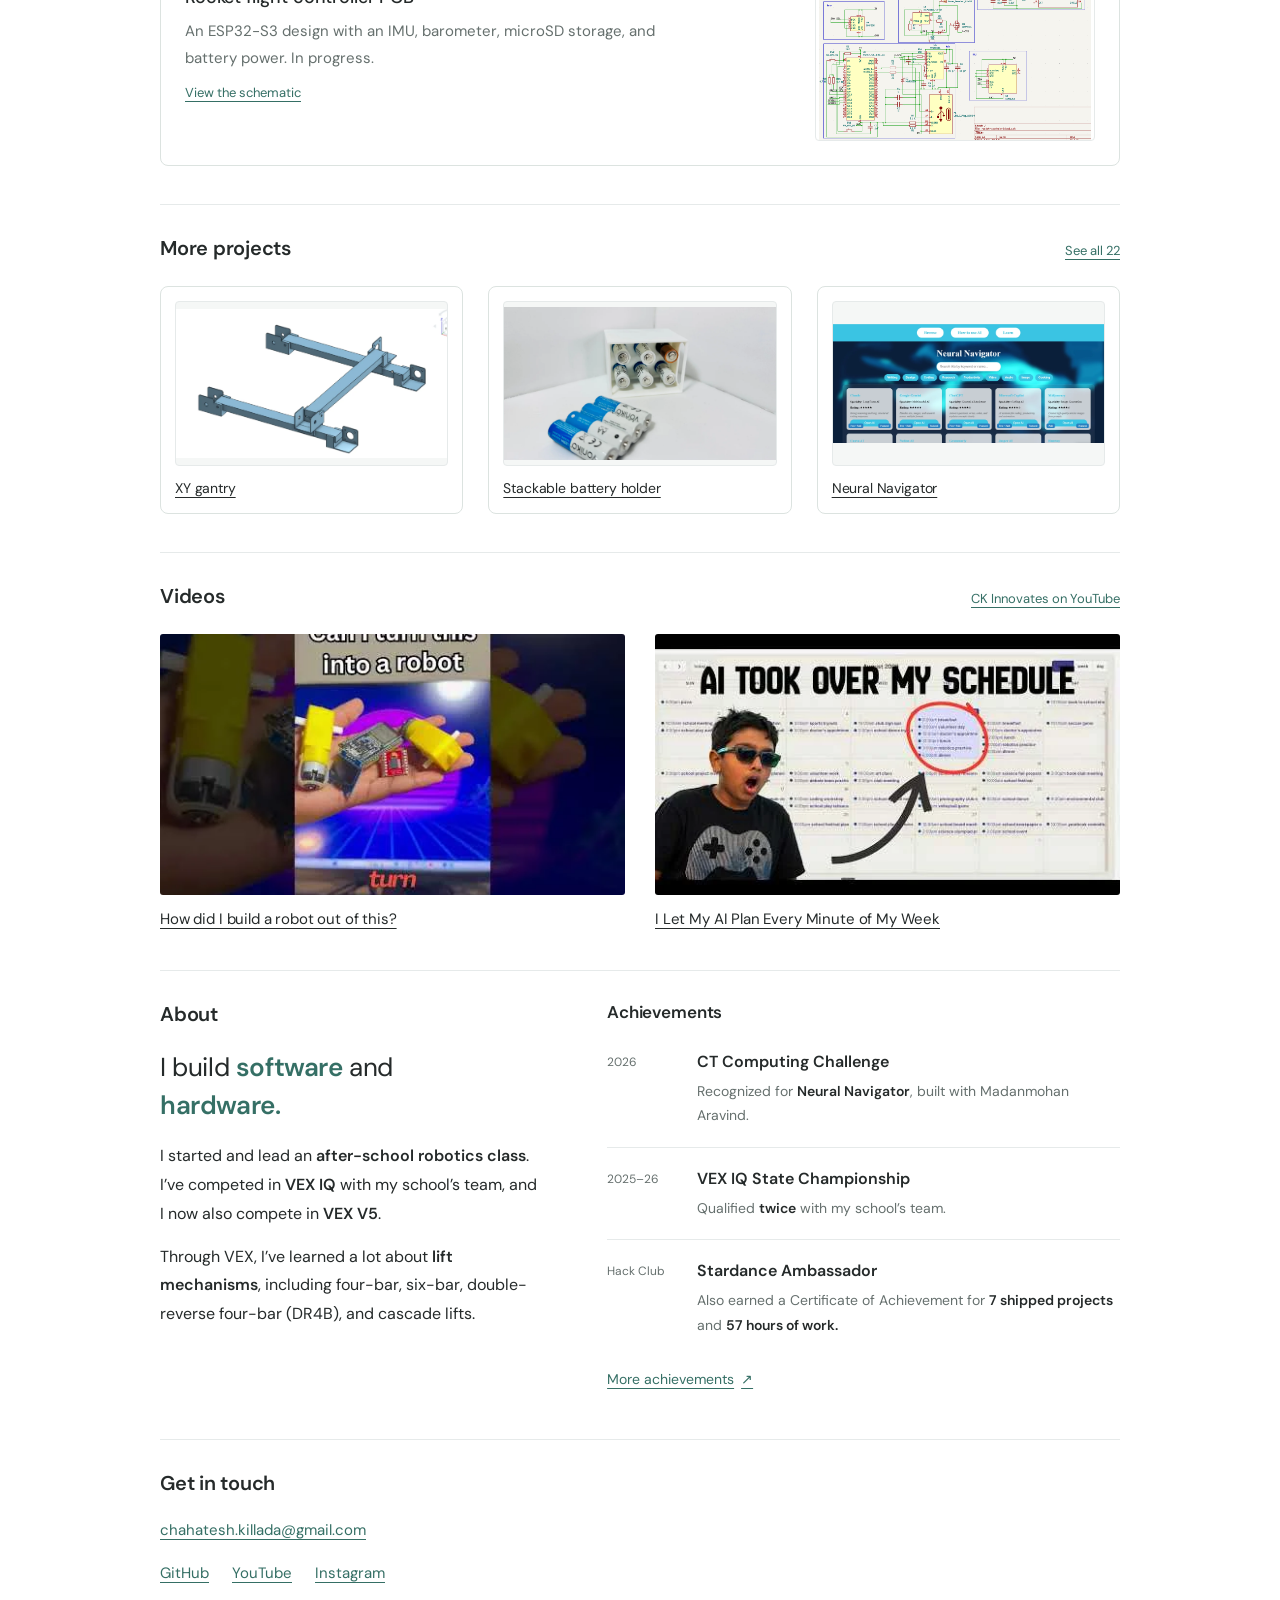
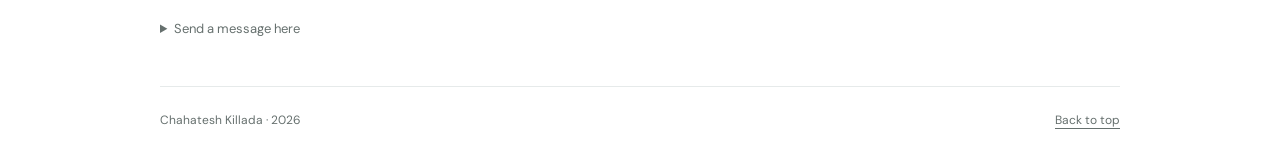
==== commit 1dee0c99: "Update portfolio count to 22 projects" ====
--- a/index.html
+++ b/index.html
@@ -48,7 +48,7 @@
   </section>
 
   <section id="more-projects" class="section more-projects" aria-labelledby="more-title">
-    <div class="section-heading"><h2 id="more-title">More projects</h2><a href="projects.html">See all 21</a></div>
+    <div class="section-heading"><h2 id="more-title">More projects</h2><a href="projects.html">See all 22</a></div>
     <div class="build-gallery">
       <article><a class="build-gallery-image" href="https://cad.onshape.com/documents/9da4eec7b662b0f1e534ab21/w/bc1797026b485face401b90d/e/d9868a8ba112fb367924a744" target="_blank" rel="noopener"><img src="assets/versatile-xy-gantry.webp" alt="The CAD design for my XY gantry" loading="lazy" /></a><h3><a href="https://cad.onshape.com/documents/9da4eec7b662b0f1e534ab21/w/bc1797026b485face401b90d/e/d9868a8ba112fb367924a744" target="_blank" rel="noopener">XY gantry</a></h3></article>
       <article><a class="build-gallery-image" href="https://makerworld.com/en/models/3117060-best-stackable-battery-holder-fast-and-useful" target="_blank" rel="noopener"><img src="assets/stackable-battery-holder.webp" alt="My stackable 3D-printed battery holder" loading="lazy" /></a><h3><a href="https://makerworld.com/en/models/3117060-best-stackable-battery-holder-fast-and-useful" target="_blank" rel="noopener">Stackable battery holder</a></h3></article>
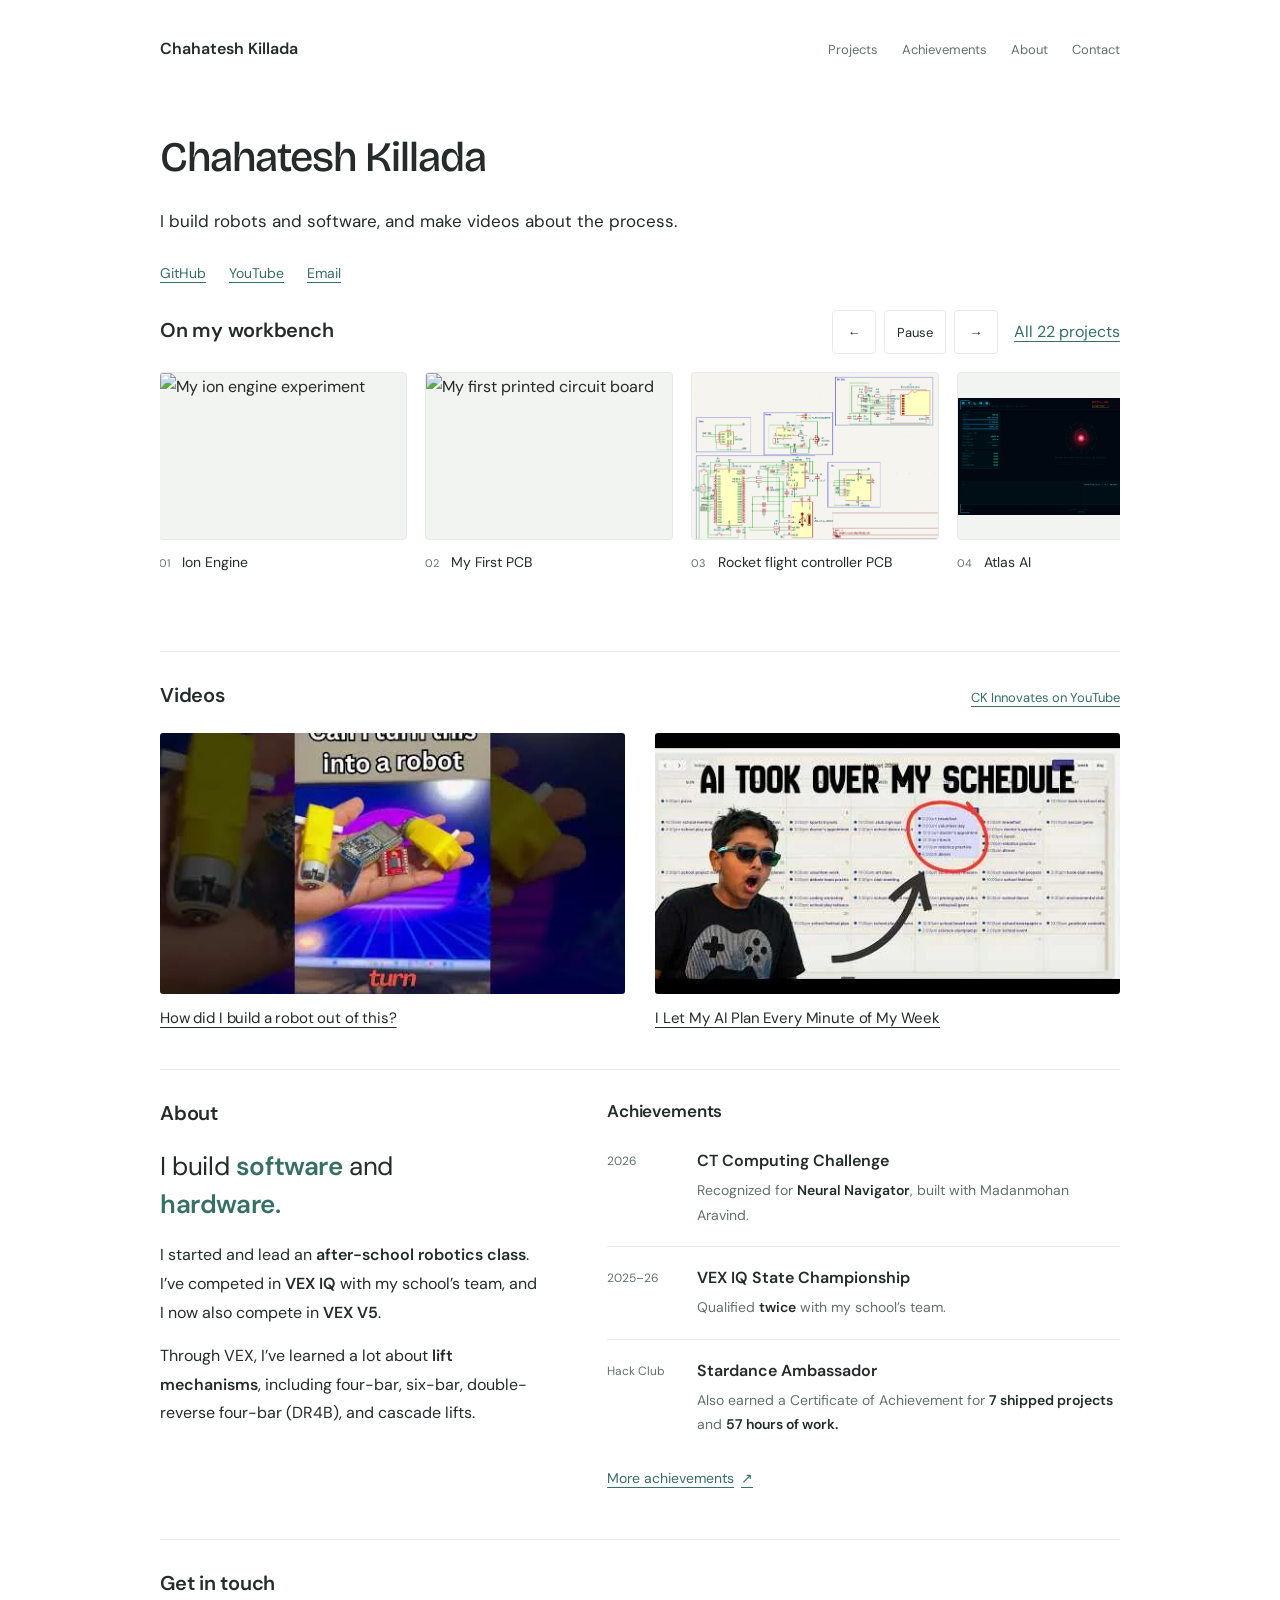
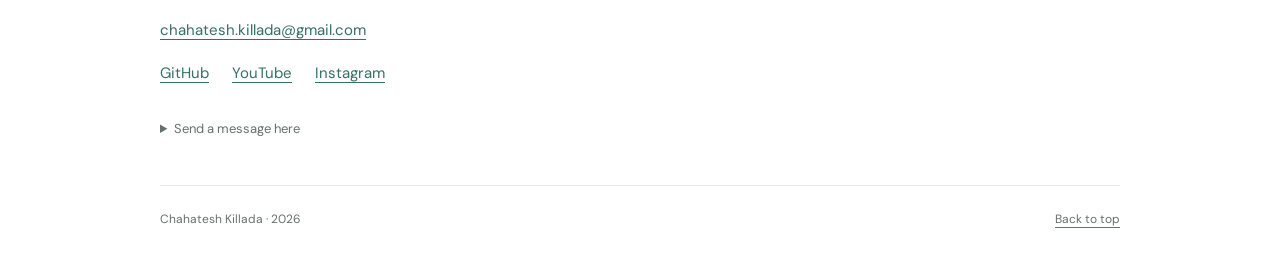
==== commit 27e14441: "Replace homepage project lists with compact scrolling project carousel" ====
--- a/index.html
+++ b/index.html
@@ -6,7 +6,7 @@
   <meta name="theme-color" content="#ffffff" />
   <title>Chahatesh Killada — Software, Robotics &amp; AI</title>
   <meta name="description" content="I'm Chahatesh. I build robots, write software, and make videos about the process. Take a look at what I've been making." />
-  <link rel="icon" href="favicon.svg?v=ck1" type="image/svg+xml" />
+  <link rel="icon" href="favicon.svg?v=ck2" type="image/svg+xml" />
   <link rel="stylesheet" href="style.css" />
   <script src="project-cases.js" defer></script>
   <script src="main.js" defer></script>
@@ -18,44 +18,37 @@
   <header class="site-header wrap"><a class="site-name" href="index.html">Chahatesh Killada</a><nav aria-label="Main navigation"><a href="projects.html">Projects</a><a href="achievements.html">Achievements</a><a href="#about">About</a><a href="#contact">Contact</a></nav></header>
   <main id="main" class="wrap">
   <header id="home" class="intro">
-    <div class="intro-copy"><h1>Chahatesh Killada</h1><p>I build robots and software, and make videos about the process.</p><p class="intro-links"><a href="https://github.com/chahatesh" target="_blank" rel="noopener">GitHub</a><a href="https://www.youtube.com/@CKInnovates" target="_blank" rel="noopener">YouTube</a><a href="mailto:chahatesh.killada@gmail.com">Email</a></p></div>
-    <div class="intro-gallery">
-      <figure><button type="button" class="intro-photo" data-certificate="assets/balancing-robot.webp" data-title="Self-balancing robot" aria-label="Enlarge the self-balancing robot photo"><img src="assets/balancing-robot.webp" alt="My self-balancing robot with its exposed electronics and yellow wheels" width="1050" height="1400" fetchpriority="high" /></button><figcaption>Self-balancing robot</figcaption></figure>
-      <figure><button type="button" class="intro-photo" data-certificate="certs/ct-codeing.png" data-title="Presenting Neural Navigator" aria-label="Enlarge the Neural Navigator presentation photo"><img src="assets/ct-certificate.webp" alt="Presenting Neural Navigator at the Connecticut Computing Challenge" width="850" height="477" fetchpriority="high" /></button><figcaption>Neural Navigator at the CT Computing Challenge</figcaption></figure>
-    </div>
+    <div class="intro-copy"><h1>Chahatesh Killada</h1><p>I build robots and software, and make videos about the process.</p><p class="intro-links"><a href="https://github.com/chahatesh" target="_blank" rel="noopener">GitHub</a><a href="https://www.youtube.com/@CKInnovates" target="_blank" rel="noopener">YouTube</a><a href="mailto:chahatesh.killada@gmail.com">Email</a></p></div>
   </header>
 
-  <section id="projects" class="section" aria-labelledby="work-title">
-    <div class="section-heading"><h2 id="work-title">Selected projects</h2><a href="projects.html">All projects</a></div>
-    <div class="selected-work">
-      <article class="work-project">
-        <div class="work-copy"><h3><button type="button" data-open-modal="arm">4-DOF robotic arm</button></h3><p>A robotic arm I designed in CAD, 3D printed, and built with servo motors.</p><button type="button" class="text-link" data-open-modal="arm">Build details</button></div>
-        <button type="button" class="project-preview photo-preview" data-open-modal="arm" aria-label="View the robotic arm project"><img src="assets/robot-arm.webp" alt="My 3D-printed robotic arm on my desk" width="1050" height="1400" loading="lazy" /></button>
-      </article>
-      <article class="work-project">
-        <div class="work-copy"><h3><button type="button" data-open-modal="studypath">StudyPath</button></h3><p>STEM practice that adapts to the student, with review tools and a teacher dashboard.</p><button type="button" class="text-link" data-open-modal="studypath">Project details</button></div>
-        <button type="button" class="project-preview" data-open-modal="studypath" aria-label="View the StudyPath project"><img src="assets/studypath.webp" alt="StudyPath’s learning dashboard" width="1600" height="740" loading="lazy" /></button>
-      </article>
-      <article class="work-project">
-        <div class="work-copy"><h3><button type="button" data-open-modal="atlas">Atlas AI</button></h3><p>An AI assistant with memory, vision, voice, and robotics tools. In progress.</p><button type="button" class="text-link" data-open-modal="atlas">Project details</button></div>
-        <button type="button" class="project-preview" data-open-modal="atlas" aria-label="View the Atlas AI project"><img src="assets/atlas.webp" alt="Atlas AI’s interface" width="1600" height="759" loading="lazy" /></button>
-      </article>
-      <article class="work-project">
-        <div class="work-copy"><h3><a href="https://github.com/chahatesh/Rocket-Flight-Controller-PCB" target="_blank" rel="noopener">Rocket flight controller PCB</a></h3><p>An ESP32-S3 design with an IMU, barometer, microSD storage, and battery power. In progress.</p><button type="button" class="text-link" data-certificate="assets/flight-controller-schematic.png" data-title="Rocket flight controller schematic">View the schematic</button></div>
-        <button type="button" class="project-preview" data-certificate="assets/flight-controller-schematic.png" data-title="Rocket flight controller schematic" aria-label="Enlarge my rocket flight controller schematic"><img src="assets/flight-controller-schematic.png" alt="My KiCad rocket flight controller schematic" width="1030" height="712" loading="lazy" /></button>
-      </article>
-    </div>
-  </section>
-
-  <section id="more-projects" class="section more-projects" aria-labelledby="more-title">
-    <div class="section-heading"><h2 id="more-title">More projects</h2><a href="projects.html">See all 22</a></div>
-    <div class="build-gallery">
-      <article><a class="build-gallery-image" href="https://cad.onshape.com/documents/9da4eec7b662b0f1e534ab21/w/bc1797026b485face401b90d/e/d9868a8ba112fb367924a744" target="_blank" rel="noopener"><img src="assets/versatile-xy-gantry.webp" alt="The CAD design for my XY gantry" loading="lazy" /></a><h3><a href="https://cad.onshape.com/documents/9da4eec7b662b0f1e534ab21/w/bc1797026b485face401b90d/e/d9868a8ba112fb367924a744" target="_blank" rel="noopener">XY gantry</a></h3></article>
-      <article><a class="build-gallery-image" href="https://makerworld.com/en/models/3117060-best-stackable-battery-holder-fast-and-useful" target="_blank" rel="noopener"><img src="assets/stackable-battery-holder.webp" alt="My stackable 3D-printed battery holder" loading="lazy" /></a><h3><a href="https://makerworld.com/en/models/3117060-best-stackable-battery-holder-fast-and-useful" target="_blank" rel="noopener">Stackable battery holder</a></h3></article>
-      <article><a class="build-gallery-image" href="https://github.com/chahatesh/Neural-Navigator" target="_blank" rel="noopener"><img src="assets/neural-navigator.webp" alt="The Neural Navigator project interface" loading="lazy" /></a><h3><a href="https://github.com/chahatesh/Neural-Navigator" target="_blank" rel="noopener">Neural Navigator</a></h3></article>
-    </div>
-  </section>
-
+<section id="projects" class="project-carousel" aria-labelledby="work-title" aria-roledescription="carousel">
+<div class="section-heading"><h2 id="work-title">On my workbench</h2><div class="carousel-controls"><button type="button" id="carousel-prev" aria-label="Previous projects">←</button><button type="button" id="carousel-pause" aria-pressed="false">Pause</button><button type="button" id="carousel-next" aria-label="Next projects">→</button><a href="projects.html">All 22 projects</a></div></div>
+<div class="carousel-track" id="carousel-track" tabindex="0" aria-label="Browse all projects; scroll horizontally">
+<article class="carousel-slide"><button type="button" data-open-modal="ion"><span class="carousel-media"><img src="https://cdn.hackclub.com/01a19786-09c3-7ac7-932f-17a6c999de87/IMG_1346.png" alt="My ion engine experiment" loading="lazy" decoding="async" /></span><span class="carousel-caption"><span class="carousel-number">01</span><span>Ion Engine</span></span></button></article>
+<article class="carousel-slide"><a href="https://cdn.hackclub.com/01a1938a-32e8-7151-8fad-e7afeb278796/IMG_0567.MP4" target="_blank" rel="noopener"><span class="carousel-media"><img src="https://cdn.hackclub.com/01a1938a-34ee-7fe0-add5-6e5647f966ef/IMG_0566.JPG" alt="My first printed circuit board" loading="lazy" decoding="async" /></span><span class="carousel-caption"><span class="carousel-number">02</span><span>My First PCB</span></span></a></article>
+<article class="carousel-slide"><a href="https://github.com/chahatesh/Rocket-Flight-Controller-PCB" target="_blank" rel="noopener"><span class="carousel-media"><img src="assets/flight-controller-schematic.png" alt="My rocket flight controller circuit schematic in KiCad" width="1030" height="712" loading="lazy" /></span><span class="carousel-caption"><span class="carousel-number">03</span><span>Rocket flight controller PCB</span></span></a></article>
+<article class="carousel-slide"><button type="button" data-open-modal="atlas"><span class="carousel-media"><img src="assets/atlas.webp" alt="Atlas AI" loading="lazy" decoding="async" /></span><span class="carousel-caption"><span class="carousel-number">04</span><span>Atlas AI</span></span></button></article>
+<article class="carousel-slide"><a href="https://github.com/chahatesh/Understand" target="_blank" rel="noopener"><span class="carousel-media"><img src="assets/understand.webp" alt="Understand app screenshot" loading="lazy" decoding="async" /></span><span class="carousel-caption"><span class="carousel-number">05</span><span>Understand</span></span></a></article>
+<article class="carousel-slide"><a href="https://github.com/chahatesh/Neural-Navigator" target="_blank" rel="noopener"><span class="carousel-media"><img src="assets/neural-navigator.webp" alt="Neural Navigator" loading="lazy" decoding="async" /></span><span class="carousel-caption"><span class="carousel-number">06</span><span>Neural Navigator</span></span></a></article>
+<article class="carousel-slide"><button type="button" data-open-modal="arm"><span class="carousel-media"><img src="assets/robot-arm.webp" alt="Photo of the 3D-printed robotic arm" loading="lazy" decoding="async" /></span><span class="carousel-caption"><span class="carousel-number">07</span><span>4-DOF Robotic Arm</span></span></button></article>
+<article class="carousel-slide"><a href="https://cad.onshape.com/documents/9da4eec7b662b0f1e534ab21/w/bc1797026b485face401b90d/e/d9868a8ba112fb367924a744" target="_blank" rel="noopener"><span class="carousel-media"><img src="assets/versatile-xy-gantry.webp" alt="Versatile XY Gantry CAD screenshot" loading="lazy" decoding="async" /></span><span class="carousel-caption"><span class="carousel-number">08</span><span>Versatile XY Gantry</span></span></a></article>
+<article class="carousel-slide"><a href="https://github.com/chahatesh/SmartSchedule" target="_blank" rel="noopener"><span class="carousel-media"><img src="assets/smartschedule-ai.webp" alt="SmartSchedule AI screenshot" loading="lazy" decoding="async" /></span><span class="carousel-caption"><span class="carousel-number">09</span><span>SmartSchedule AI</span></span></a></article>
+<article class="carousel-slide"><a href="https://github.com/chahatesh/Self-Balancing-Robot" target="_blank" rel="noopener"><span class="carousel-media"><img src="assets/balancing-robot.webp" alt="Photo of the self-balancing robot" loading="lazy" decoding="async" /></span><span class="carousel-caption"><span class="carousel-number">10</span><span>Self-Balancing Robot</span></span></a></article>
+<article class="carousel-slide"><a href="https://www.youtube.com/@CKInnovates" target="_blank" rel="noopener"><span class="carousel-media"><span class="carousel-placeholder" aria-hidden="true">ESP32 Robot Car</span></span><span class="carousel-caption"><span class="carousel-number">11</span><span>ESP32 Robot Car</span></span></a></article>
+<article class="carousel-slide"><a href="https://makerworld.com/en/models/3117060-best-stackable-battery-holder-fast-and-useful" target="_blank" rel="noopener"><span class="carousel-media"><img src="assets/stackable-battery-holder.webp" alt="Photo of the stackable battery holder print" loading="lazy" decoding="async" /></span><span class="carousel-caption"><span class="carousel-number">12</span><span>Stackable Battery Holder</span></span></a></article>
+<article class="carousel-slide"><a href="https://www.youtube.com/@CKInnovates" target="_blank" rel="noopener"><span class="carousel-media"><span class="carousel-placeholder" aria-hidden="true">Arduino Projects</span></span><span class="carousel-caption"><span class="carousel-number">13</span><span>Arduino Projects</span></span></a></article>
+<article class="carousel-slide"><a href="https://events.vex.com/teams/VIQRC/23761A" target="_blank" rel="noopener"><span class="carousel-media"><img src="assets/vex-iq-robotics.webp" alt="VEX IQ Robotics Competition Mix and Match" loading="lazy" decoding="async" /></span><span class="carousel-caption"><span class="carousel-number">14</span><span>VEX IQ &amp; V5 Robotics</span></span></a></article>
+<article class="carousel-slide"><a href="https://github.com/chahatesh/Web-OS" target="_blank" rel="noopener"><span class="carousel-media"><img src="assets/webos.webp" alt="WebOS screenshot" loading="lazy" decoding="async" /></span><span class="carousel-caption"><span class="carousel-number">15</span><span>WebOS</span></span></a></article>
+<article class="carousel-slide"><button type="button" data-open-modal="studypath"><span class="carousel-media"><img src="assets/studypath.webp" alt="StudyPath app screenshot" loading="lazy" decoding="async" /></span><span class="carousel-caption"><span class="carousel-number">16</span><span>StudyPath</span></span></button></article>
+<article class="carousel-slide"><a href="https://github.com/chahatesh/Chahatesh" target="_blank" rel="noopener"><span class="carousel-media"><img src="assets/portfolio-website.webp" alt="Screenshot of Chahatesh portfolio website" loading="lazy" decoding="async" /></span><span class="carousel-caption"><span class="carousel-number">17</span><span>Portfolio Website</span></span></a></article>
+<article class="carousel-slide"><a href="https://github.com/chahatesh/Asteroid-survivor" target="_blank" rel="noopener"><span class="carousel-media"><img src="assets/asteroid-survivor.webp" alt="Asteroid Survivor game screenshot from the project page" loading="lazy" decoding="async" /></span><span class="carousel-caption"><span class="carousel-number">18</span><span>Asteroid Survivor</span></span></a></article>
+<article class="carousel-slide"><a href="https://github.com/chahatesh/EX-Space" target="_blank" rel="noopener"><span class="carousel-media"><img src="assets/ex-space.webp" alt="EX-Space dashboard screenshot from the project page" loading="lazy" decoding="async" /></span><span class="carousel-caption"><span class="carousel-number">19</span><span>EX-Space</span></span></a></article>
+<article class="carousel-slide"><a href="https://github.com/chahatesh/Slack-bot" target="_blank" rel="noopener"><span class="carousel-media"><img src="assets/slack-bot.webp" alt="Slack bot project screenshot from the project page" loading="lazy" decoding="async" /></span><span class="carousel-caption"><span class="carousel-number">20</span><span>Slack Bot</span></span></a></article>
+<article class="carousel-slide"><a href="https://github.com/chahatesh/Rocket-Flight-Controller" target="_blank" rel="noopener"><span class="carousel-media"><span class="carousel-placeholder" aria-hidden="true">Rocket Flight Controller</span></span><span class="carousel-caption"><span class="carousel-number">21</span><span>Rocket Flight Controller</span></span></a></article>
+<article class="carousel-slide"><a href="https://github.com/chahatesh/Remote-Shutter" target="_blank" rel="noopener"><span class="carousel-media"><span class="carousel-placeholder" aria-hidden="true">Remote Shutter</span></span><span class="carousel-caption"><span class="carousel-number">22</span><span>Remote Shutter</span></span></a></article>
+</div>
+</section>
+
   <section id="videos" class="section" aria-labelledby="videos-title">
     <div class="section-heading"><h2 id="videos-title">Videos</h2><a href="https://www.youtube.com/@CKInnovates" target="_blank" rel="noopener">CK Innovates on YouTube</a></div>
     <div class="video-grid">
--- a/style.css
+++ b/style.css
@@ -312,3 +312,28 @@
   .archive-thumb.photo img { height: 165px; }
   .build-gallery article { grid-template-columns: 82px minmax(0, 1fr); gap: 15px; }
 }
+
+/* Compact homepage project strip */
+.intro:has(+ .project-carousel) { display: block; padding-bottom: 24px; }
+.project-carousel { margin-bottom: 64px; min-width: 0; }
+.project-carousel .section-heading { flex-wrap: wrap; gap: 12px; margin-bottom: 16px; }
+.carousel-controls { display: flex; align-items: center; flex-wrap: wrap; gap: 8px; }
+.carousel-controls button { min-width: 44px; min-height: 44px; padding: 8px 12px; border: 1px solid var(--line); border-radius: 4px; background: var(--paper); color: var(--ink); font: inherit; font-size: 13px; }
+.carousel-controls button:hover { border-color: var(--link); }
+.carousel-controls a { margin-left: 8px; }
+.carousel-track { display: flex; gap: 18px; overflow-x: auto; padding: 2px 2px 14px; scrollbar-width: thin; overscroll-behavior-x: contain; }
+.carousel-slide { flex: 0 0 248px; min-width: 0; }
+.carousel-slide > a, .carousel-slide > button { display: block; width: 100%; padding: 0; border: 0; background: none; color: var(--ink); text-align: left; text-decoration: none; font: inherit; }
+.carousel-media { display: grid; place-items: center; width: 100%; height: 168px; overflow: hidden; background: #f2f4f1; border: 1px solid var(--line); border-radius: 4px; }
+.carousel-media img { display: block; width: 100%; height: 100%; object-fit: contain; }
+.carousel-caption { display: flex; gap: 12px; align-items: baseline; margin-top: 12px; font-size: 14px; line-height: 1.5; }
+.carousel-number { font-size: 11px; color: var(--muted); font-variant-numeric: tabular-nums; }
+.carousel-placeholder { padding: 24px; color: var(--muted); font-size: 18px; text-align: center; }
+.carousel-slide > a:hover .carousel-caption, .carousel-slide > button:hover .carousel-caption { color: var(--link); }
+@media (max-width: 520px) {
+ .carousel-slide { flex-basis: 210px; }
+ .carousel-media { height: 145px; }
+ .carousel-controls { gap: 4px; }
+ .carousel-controls a { margin-left: 4px; font-size: 12px; }
+ .project-carousel { margin-bottom: 40px; }
+}
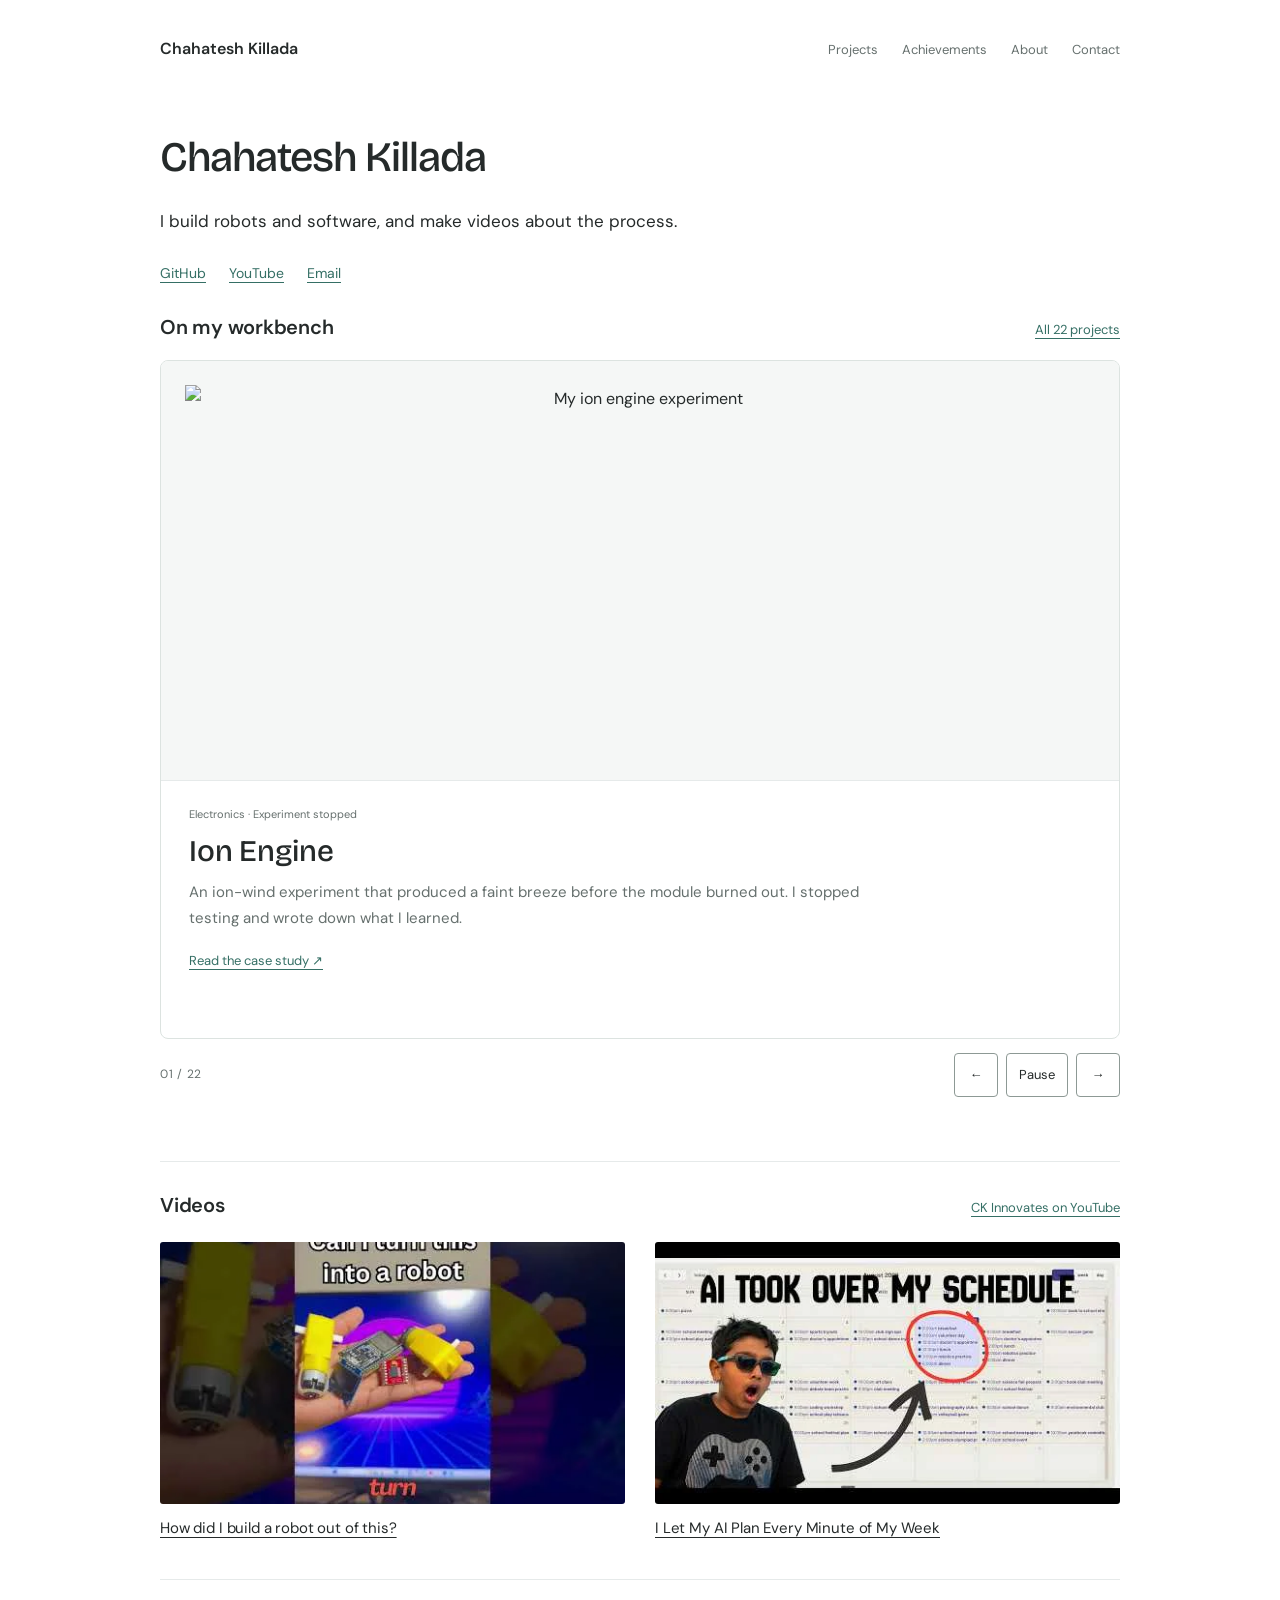
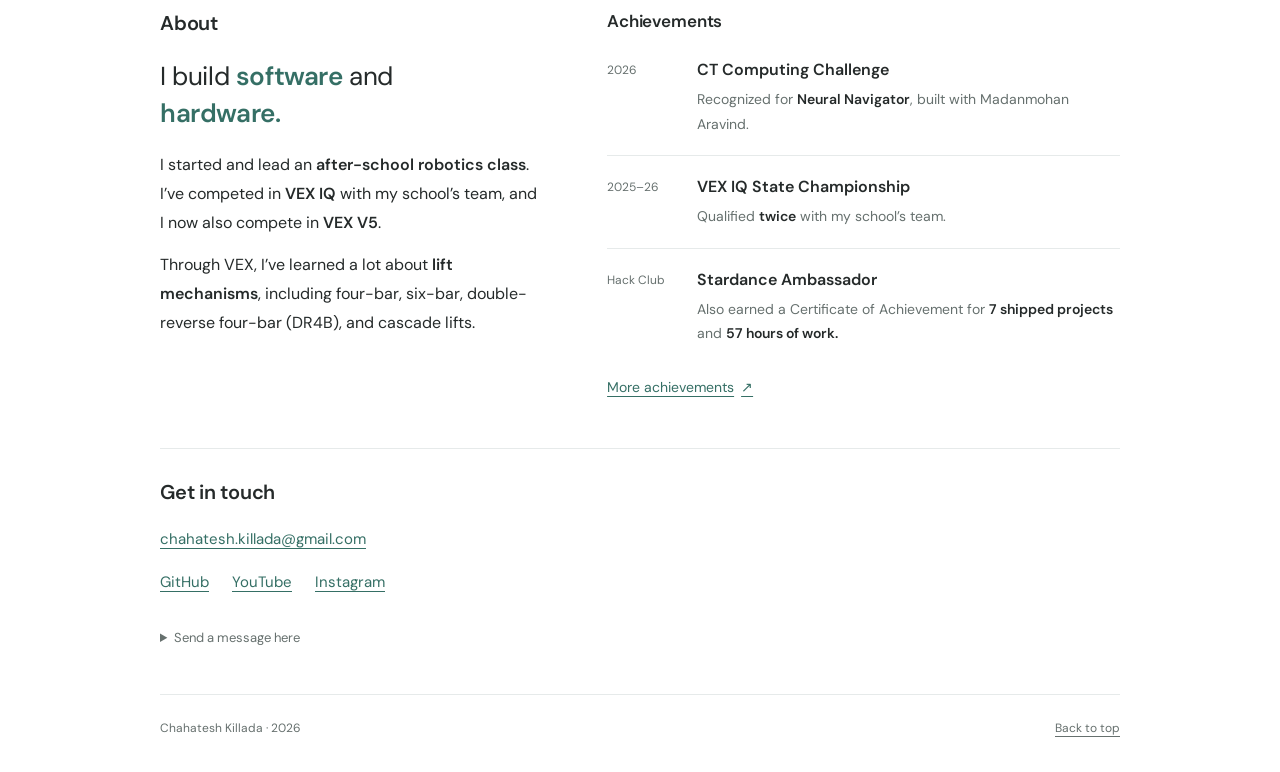
==== commit ed165b95: "Show one large project at a time with animated autoplay and descriptions" ====
--- a/index.html
+++ b/index.html
@@ -22,31 +22,98 @@
   </header>
 
 <section id="projects" class="project-carousel" aria-labelledby="work-title" aria-roledescription="carousel">
-<div class="section-heading"><h2 id="work-title">On my workbench</h2><div class="carousel-controls"><button type="button" id="carousel-prev" aria-label="Previous projects">←</button><button type="button" id="carousel-pause" aria-pressed="false">Pause</button><button type="button" id="carousel-next" aria-label="Next projects">→</button><a href="projects.html">All 22 projects</a></div></div>
-<div class="carousel-track" id="carousel-track" tabindex="0" aria-label="Browse all projects; scroll horizontally">
-<article class="carousel-slide"><button type="button" data-open-modal="ion"><span class="carousel-media"><img src="https://cdn.hackclub.com/01a19786-09c3-7ac7-932f-17a6c999de87/IMG_1346.png" alt="My ion engine experiment" loading="lazy" decoding="async" /></span><span class="carousel-caption"><span class="carousel-number">01</span><span>Ion Engine</span></span></button></article>
-<article class="carousel-slide"><a href="https://cdn.hackclub.com/01a1938a-32e8-7151-8fad-e7afeb278796/IMG_0567.MP4" target="_blank" rel="noopener"><span class="carousel-media"><img src="https://cdn.hackclub.com/01a1938a-34ee-7fe0-add5-6e5647f966ef/IMG_0566.JPG" alt="My first printed circuit board" loading="lazy" decoding="async" /></span><span class="carousel-caption"><span class="carousel-number">02</span><span>My First PCB</span></span></a></article>
-<article class="carousel-slide"><a href="https://github.com/chahatesh/Rocket-Flight-Controller-PCB" target="_blank" rel="noopener"><span class="carousel-media"><img src="assets/flight-controller-schematic.png" alt="My rocket flight controller circuit schematic in KiCad" width="1030" height="712" loading="lazy" /></span><span class="carousel-caption"><span class="carousel-number">03</span><span>Rocket flight controller PCB</span></span></a></article>
-<article class="carousel-slide"><button type="button" data-open-modal="atlas"><span class="carousel-media"><img src="assets/atlas.webp" alt="Atlas AI" loading="lazy" decoding="async" /></span><span class="carousel-caption"><span class="carousel-number">04</span><span>Atlas AI</span></span></button></article>
-<article class="carousel-slide"><a href="https://github.com/chahatesh/Understand" target="_blank" rel="noopener"><span class="carousel-media"><img src="assets/understand.webp" alt="Understand app screenshot" loading="lazy" decoding="async" /></span><span class="carousel-caption"><span class="carousel-number">05</span><span>Understand</span></span></a></article>
-<article class="carousel-slide"><a href="https://github.com/chahatesh/Neural-Navigator" target="_blank" rel="noopener"><span class="carousel-media"><img src="assets/neural-navigator.webp" alt="Neural Navigator" loading="lazy" decoding="async" /></span><span class="carousel-caption"><span class="carousel-number">06</span><span>Neural Navigator</span></span></a></article>
-<article class="carousel-slide"><button type="button" data-open-modal="arm"><span class="carousel-media"><img src="assets/robot-arm.webp" alt="Photo of the 3D-printed robotic arm" loading="lazy" decoding="async" /></span><span class="carousel-caption"><span class="carousel-number">07</span><span>4-DOF Robotic Arm</span></span></button></article>
-<article class="carousel-slide"><a href="https://cad.onshape.com/documents/9da4eec7b662b0f1e534ab21/w/bc1797026b485face401b90d/e/d9868a8ba112fb367924a744" target="_blank" rel="noopener"><span class="carousel-media"><img src="assets/versatile-xy-gantry.webp" alt="Versatile XY Gantry CAD screenshot" loading="lazy" decoding="async" /></span><span class="carousel-caption"><span class="carousel-number">08</span><span>Versatile XY Gantry</span></span></a></article>
-<article class="carousel-slide"><a href="https://github.com/chahatesh/SmartSchedule" target="_blank" rel="noopener"><span class="carousel-media"><img src="assets/smartschedule-ai.webp" alt="SmartSchedule AI screenshot" loading="lazy" decoding="async" /></span><span class="carousel-caption"><span class="carousel-number">09</span><span>SmartSchedule AI</span></span></a></article>
-<article class="carousel-slide"><a href="https://github.com/chahatesh/Self-Balancing-Robot" target="_blank" rel="noopener"><span class="carousel-media"><img src="assets/balancing-robot.webp" alt="Photo of the self-balancing robot" loading="lazy" decoding="async" /></span><span class="carousel-caption"><span class="carousel-number">10</span><span>Self-Balancing Robot</span></span></a></article>
-<article class="carousel-slide"><a href="https://www.youtube.com/@CKInnovates" target="_blank" rel="noopener"><span class="carousel-media"><span class="carousel-placeholder" aria-hidden="true">ESP32 Robot Car</span></span><span class="carousel-caption"><span class="carousel-number">11</span><span>ESP32 Robot Car</span></span></a></article>
-<article class="carousel-slide"><a href="https://makerworld.com/en/models/3117060-best-stackable-battery-holder-fast-and-useful" target="_blank" rel="noopener"><span class="carousel-media"><img src="assets/stackable-battery-holder.webp" alt="Photo of the stackable battery holder print" loading="lazy" decoding="async" /></span><span class="carousel-caption"><span class="carousel-number">12</span><span>Stackable Battery Holder</span></span></a></article>
-<article class="carousel-slide"><a href="https://www.youtube.com/@CKInnovates" target="_blank" rel="noopener"><span class="carousel-media"><span class="carousel-placeholder" aria-hidden="true">Arduino Projects</span></span><span class="carousel-caption"><span class="carousel-number">13</span><span>Arduino Projects</span></span></a></article>
-<article class="carousel-slide"><a href="https://events.vex.com/teams/VIQRC/23761A" target="_blank" rel="noopener"><span class="carousel-media"><img src="assets/vex-iq-robotics.webp" alt="VEX IQ Robotics Competition Mix and Match" loading="lazy" decoding="async" /></span><span class="carousel-caption"><span class="carousel-number">14</span><span>VEX IQ &amp; V5 Robotics</span></span></a></article>
-<article class="carousel-slide"><a href="https://github.com/chahatesh/Web-OS" target="_blank" rel="noopener"><span class="carousel-media"><img src="assets/webos.webp" alt="WebOS screenshot" loading="lazy" decoding="async" /></span><span class="carousel-caption"><span class="carousel-number">15</span><span>WebOS</span></span></a></article>
-<article class="carousel-slide"><button type="button" data-open-modal="studypath"><span class="carousel-media"><img src="assets/studypath.webp" alt="StudyPath app screenshot" loading="lazy" decoding="async" /></span><span class="carousel-caption"><span class="carousel-number">16</span><span>StudyPath</span></span></button></article>
-<article class="carousel-slide"><a href="https://github.com/chahatesh/Chahatesh" target="_blank" rel="noopener"><span class="carousel-media"><img src="assets/portfolio-website.webp" alt="Screenshot of Chahatesh portfolio website" loading="lazy" decoding="async" /></span><span class="carousel-caption"><span class="carousel-number">17</span><span>Portfolio Website</span></span></a></article>
-<article class="carousel-slide"><a href="https://github.com/chahatesh/Asteroid-survivor" target="_blank" rel="noopener"><span class="carousel-media"><img src="assets/asteroid-survivor.webp" alt="Asteroid Survivor game screenshot from the project page" loading="lazy" decoding="async" /></span><span class="carousel-caption"><span class="carousel-number">18</span><span>Asteroid Survivor</span></span></a></article>
-<article class="carousel-slide"><a href="https://github.com/chahatesh/EX-Space" target="_blank" rel="noopener"><span class="carousel-media"><img src="assets/ex-space.webp" alt="EX-Space dashboard screenshot from the project page" loading="lazy" decoding="async" /></span><span class="carousel-caption"><span class="carousel-number">19</span><span>EX-Space</span></span></a></article>
-<article class="carousel-slide"><a href="https://github.com/chahatesh/Slack-bot" target="_blank" rel="noopener"><span class="carousel-media"><img src="assets/slack-bot.webp" alt="Slack bot project screenshot from the project page" loading="lazy" decoding="async" /></span><span class="carousel-caption"><span class="carousel-number">20</span><span>Slack Bot</span></span></a></article>
-<article class="carousel-slide"><a href="https://github.com/chahatesh/Rocket-Flight-Controller" target="_blank" rel="noopener"><span class="carousel-media"><span class="carousel-placeholder" aria-hidden="true">Rocket Flight Controller</span></span><span class="carousel-caption"><span class="carousel-number">21</span><span>Rocket Flight Controller</span></span></a></article>
-<article class="carousel-slide"><a href="https://github.com/chahatesh/Remote-Shutter" target="_blank" rel="noopener"><span class="carousel-media"><span class="carousel-placeholder" aria-hidden="true">Remote Shutter</span></span><span class="carousel-caption"><span class="carousel-number">22</span><span>Remote Shutter</span></span></a></article>
+<div class="section-heading"><h2 id="work-title">On my workbench</h2><a href="projects.html">All 22 projects</a></div>
+<div class="carousel-track" id="carousel-track" aria-live="off">
+<article class="carousel-slide is-active" role="group" aria-roledescription="slide" aria-label="1 of 22">
+<button type="button" class="carousel-preview" data-open-modal="ion" aria-label="Explore Ion Engine"><img src="https://cdn.hackclub.com/01a19786-09c3-7ac7-932f-17a6c999de87/IMG_1346.png" alt="My ion engine experiment" loading="eager" fetchpriority="high" decoding="async" /></button>
+<div class="carousel-blurb"><p class="carousel-category">Electronics · Experiment stopped</p><h3>Ion Engine</h3><p class="carousel-description">An ion-wind experiment that produced a faint breeze before the module burned out. I stopped testing and wrote down what I learned.</p><button type="button" class="text-link" data-open-modal="ion">Read the case study <span aria-hidden="true">↗</span></button></div>
+</article>
+<article class="carousel-slide" role="group" aria-roledescription="slide" aria-label="2 of 22" inert aria-hidden="true">
+<a class="carousel-preview" href="https://cdn.hackclub.com/01a1938a-32e8-7151-8fad-e7afeb278796/IMG_0567.MP4" target="_blank" rel="noopener" aria-label="Explore My First PCB"><img src="https://cdn.hackclub.com/01a1938a-34ee-7fe0-add5-6e5647f966ef/IMG_0566.JPG" alt="My first printed circuit board" loading="lazy" decoding="async" /></a>
+<div class="carousel-blurb"><p class="carousel-category">Electronics</p><h3>My First PCB</h3><p class="carousel-description">I designed my first PCB entirely in KiCad for our hackathon, where I'm the main point of contact and leader. It's a simple board with custom artwork, four LEDs, a coin cell battery holder, a resistor, and a switch. We had 30 boards made for the event.</p><a class="text-link" href="https://cdn.hackclub.com/01a1938a-32e8-7151-8fad-e7afeb278796/IMG_0567.MP4" target="_blank" rel="noopener">Explore project <span aria-hidden="true">↗</span></a></div>
+</article>
+<article class="carousel-slide" role="group" aria-roledescription="slide" aria-label="3 of 22" inert aria-hidden="true">
+<a class="carousel-preview" href="https://github.com/chahatesh/Rocket-Flight-Controller-PCB" target="_blank" rel="noopener" aria-label="Explore Rocket flight controller PCB"><img src="assets/flight-controller-schematic.png" alt="My rocket flight controller circuit schematic in KiCad" width="1030" height="712" loading="lazy" /></a>
+<div class="carousel-blurb"><p class="carousel-category">Electronics · In progress</p><h3>Rocket flight controller PCB</h3><p class="carousel-description">A compact flight controller PCB I’m working on, designed for gyroscope and barometer readings, SD-card storage, and battery support.</p><a class="text-link" href="https://github.com/chahatesh/Rocket-Flight-Controller-PCB" target="_blank" rel="noopener">Explore project <span aria-hidden="true">↗</span></a></div>
+</article>
+<article class="carousel-slide" role="group" aria-roledescription="slide" aria-label="4 of 22" inert aria-hidden="true">
+<button type="button" class="carousel-preview" data-open-modal="atlas" aria-label="Explore Atlas AI"><img src="assets/atlas.webp" alt="Atlas AI" loading="lazy" decoding="async" /></button>
+<div class="carousel-blurb"><p class="carousel-category">AI · In progress</p><h3>Atlas AI</h3><p class="carousel-description">An assistant with memory, vision, voice, and robotics tools. Still in progress.</p><button type="button" class="text-link" data-open-modal="atlas">Read the case study <span aria-hidden="true">↗</span></button></div>
+</article>
+<article class="carousel-slide" role="group" aria-roledescription="slide" aria-label="5 of 22" inert aria-hidden="true">
+<a class="carousel-preview" href="https://github.com/chahatesh/Understand" target="_blank" rel="noopener" aria-label="Explore Understand"><img src="assets/understand.webp" alt="Understand app screenshot" loading="lazy" decoding="async" /></a>
+<div class="carousel-blurb"><p class="carousel-category">AI</p><h3>Understand</h3><p class="carousel-description">One of my experiments with AI. The source is on GitHub.</p><a class="text-link" href="https://github.com/chahatesh/Understand" target="_blank" rel="noopener">Explore project <span aria-hidden="true">↗</span></a></div>
+</article>
+<article class="carousel-slide" role="group" aria-roledescription="slide" aria-label="6 of 22" inert aria-hidden="true">
+<a class="carousel-preview" href="https://github.com/chahatesh/Neural-Navigator" target="_blank" rel="noopener" aria-label="Explore Neural Navigator"><img src="assets/neural-navigator.webp" alt="Neural Navigator" loading="lazy" decoding="async" /></a>
+<div class="carousel-blurb"><p class="carousel-category">AI</p><h3>Neural Navigator</h3><p class="carousel-description">My computing challenge project, built with Madanmohan Aravind.</p><a class="text-link" href="https://github.com/chahatesh/Neural-Navigator" target="_blank" rel="noopener">Explore project <span aria-hidden="true">↗</span></a></div>
+</article>
+<article class="carousel-slide" role="group" aria-roledescription="slide" aria-label="7 of 22" inert aria-hidden="true">
+<button type="button" class="carousel-preview" data-open-modal="arm" aria-label="Explore 4-DOF Robotic Arm"><img src="assets/robot-arm.webp" alt="Photo of the 3D-printed robotic arm" loading="lazy" decoding="async" /></button>
+<div class="carousel-blurb"><p class="carousel-category">Robotics</p><h3>4-DOF Robotic Arm</h3><p class="carousel-description">A robotic arm I designed in CAD, 3D printed, and brought to life with servos.</p><button type="button" class="text-link" data-open-modal="arm">Read the case study <span aria-hidden="true">↗</span></button></div>
+</article>
+<article class="carousel-slide" role="group" aria-roledescription="slide" aria-label="8 of 22" inert aria-hidden="true">
+<a class="carousel-preview" href="https://cad.onshape.com/documents/9da4eec7b662b0f1e534ab21/w/bc1797026b485face401b90d/e/d9868a8ba112fb367924a744" target="_blank" rel="noopener" aria-label="Explore Versatile XY Gantry"><img src="assets/versatile-xy-gantry.webp" alt="Versatile XY Gantry CAD screenshot" loading="lazy" decoding="async" /></a>
+<div class="carousel-blurb"><p class="carousel-category">Robotics</p><h3>Versatile XY Gantry</h3><p class="carousel-description">A mechanical design for movement along the X and Y axes.</p><a class="text-link" href="https://cad.onshape.com/documents/9da4eec7b662b0f1e534ab21/w/bc1797026b485face401b90d/e/d9868a8ba112fb367924a744" target="_blank" rel="noopener">Explore project <span aria-hidden="true">↗</span></a></div>
+</article>
+<article class="carousel-slide" role="group" aria-roledescription="slide" aria-label="9 of 22" inert aria-hidden="true">
+<a class="carousel-preview" href="https://github.com/chahatesh/SmartSchedule" target="_blank" rel="noopener" aria-label="Explore SmartSchedule AI"><img src="assets/smartschedule-ai.webp" alt="SmartSchedule AI screenshot" loading="lazy" decoding="async" /></a>
+<div class="carousel-blurb"><p class="carousel-category">AI</p><h3>SmartSchedule AI</h3><p class="carousel-description">An experiment in letting AI plan my schedule.</p><a class="text-link" href="https://github.com/chahatesh/SmartSchedule" target="_blank" rel="noopener">Explore project <span aria-hidden="true">↗</span></a></div>
+</article>
+<article class="carousel-slide" role="group" aria-roledescription="slide" aria-label="10 of 22" inert aria-hidden="true">
+<a class="carousel-preview" href="https://github.com/chahatesh/Self-Balancing-Robot" target="_blank" rel="noopener" aria-label="Explore Self-Balancing Robot"><img src="assets/balancing-robot.webp" alt="Photo of the self-balancing robot" loading="lazy" decoding="async" /></a>
+<div class="carousel-blurb"><p class="carousel-category">Robotics</p><h3>Self-Balancing Robot</h3><p class="carousel-description">My two-wheeled robot build, from the frame to the electronics.</p><a class="text-link" href="https://github.com/chahatesh/Self-Balancing-Robot" target="_blank" rel="noopener">Explore project <span aria-hidden="true">↗</span></a></div>
+</article>
+<article class="carousel-slide" role="group" aria-roledescription="slide" aria-label="11 of 22" inert aria-hidden="true">
+<a class="carousel-preview" href="https://www.youtube.com/@CKInnovates" target="_blank" rel="noopener" aria-label="Explore ESP32 Robot Car"><span class="carousel-placeholder">ESP32 Robot Car</span></a>
+<div class="carousel-blurb"><p class="carousel-category">Robotics</p><h3>ESP32 Robot Car</h3><p class="carousel-description">A robot car project built around an ESP32.</p><a class="text-link" href="https://www.youtube.com/@CKInnovates" target="_blank" rel="noopener">Explore project <span aria-hidden="true">↗</span></a></div>
+</article>
+<article class="carousel-slide" role="group" aria-roledescription="slide" aria-label="12 of 22" inert aria-hidden="true">
+<a class="carousel-preview" href="https://makerworld.com/en/models/3117060-best-stackable-battery-holder-fast-and-useful" target="_blank" rel="noopener" aria-label="Explore Stackable Battery Holder"><img src="assets/stackable-battery-holder.webp" alt="Photo of the stackable battery holder print" loading="lazy" decoding="async" /></a>
+<div class="carousel-blurb"><p class="carousel-category">Robotics</p><h3>Stackable Battery Holder</h3><p class="carousel-description">A stackable battery holder I designed for 3D printing.</p><a class="text-link" href="https://makerworld.com/en/models/3117060-best-stackable-battery-holder-fast-and-useful" target="_blank" rel="noopener">Explore project <span aria-hidden="true">↗</span></a></div>
+</article>
+<article class="carousel-slide" role="group" aria-roledescription="slide" aria-label="13 of 22" inert aria-hidden="true">
+<a class="carousel-preview" href="https://www.youtube.com/@CKInnovates" target="_blank" rel="noopener" aria-label="Explore Arduino Projects"><span class="carousel-placeholder">Arduino Projects</span></a>
+<div class="carousel-blurb"><p class="carousel-category">Robotics</p><h3>Arduino Projects</h3><p class="carousel-description">Smaller electronics and Arduino builds from my desk.</p><a class="text-link" href="https://www.youtube.com/@CKInnovates" target="_blank" rel="noopener">Explore project <span aria-hidden="true">↗</span></a></div>
+</article>
+<article class="carousel-slide" role="group" aria-roledescription="slide" aria-label="14 of 22" inert aria-hidden="true">
+<a class="carousel-preview" href="https://events.vex.com/teams/VIQRC/23761A" target="_blank" rel="noopener" aria-label="Explore VEX IQ &amp; V5 Robotics"><img src="assets/vex-iq-robotics.webp" alt="VEX IQ Robotics Competition Mix and Match" loading="lazy" decoding="async" /></a>
+<div class="carousel-blurb"><p class="carousel-category">Robotics</p><h3>VEX IQ &amp; V5 Robotics</h3><p class="carousel-description">I’ve competed in VEX IQ and now also compete in VEX V5. Through VEX, I’ve learned about four-bar, six-bar, double-reverse four-bar (DR4B), and cascade lifts.</p><a class="text-link" href="https://events.vex.com/teams/VIQRC/23761A" target="_blank" rel="noopener">Explore project <span aria-hidden="true">↗</span></a></div>
+</article>
+<article class="carousel-slide" role="group" aria-roledescription="slide" aria-label="15 of 22" inert aria-hidden="true">
+<a class="carousel-preview" href="https://github.com/chahatesh/Web-OS" target="_blank" rel="noopener" aria-label="Explore WebOS"><img src="assets/webos.webp" alt="WebOS screenshot" loading="lazy" decoding="async" /></a>
+<div class="carousel-blurb"><p class="carousel-category">Web</p><h3>WebOS</h3><p class="carousel-description">An operating-system-style interface that runs in the browser.</p><a class="text-link" href="https://github.com/chahatesh/Web-OS" target="_blank" rel="noopener">Explore project <span aria-hidden="true">↗</span></a></div>
+</article>
+<article class="carousel-slide" role="group" aria-roledescription="slide" aria-label="16 of 22" inert aria-hidden="true">
+<button type="button" class="carousel-preview" data-open-modal="studypath" aria-label="Explore StudyPath"><img src="assets/studypath.webp" alt="StudyPath app screenshot" loading="lazy" decoding="async" /></button>
+<div class="carousel-blurb"><p class="carousel-category">Education</p><h3>StudyPath</h3><p class="carousel-description">STEM practice that adapts to the student, with review tools and a teacher dashboard.</p><button type="button" class="text-link" data-open-modal="studypath">Read the case study <span aria-hidden="true">↗</span></button></div>
+</article>
+<article class="carousel-slide" role="group" aria-roledescription="slide" aria-label="17 of 22" inert aria-hidden="true">
+<a class="carousel-preview" href="https://github.com/chahatesh/Chahatesh" target="_blank" rel="noopener" aria-label="Explore Portfolio Website"><img src="assets/portfolio-website.webp" alt="Screenshot of Chahatesh portfolio website" loading="lazy" decoding="async" /></a>
+<div class="carousel-blurb"><p class="carousel-category">Web</p><h3>Portfolio Website</h3><p class="carousel-description">The home for my projects, build videos, and milestones.</p><a class="text-link" href="https://github.com/chahatesh/Chahatesh" target="_blank" rel="noopener">Explore project <span aria-hidden="true">↗</span></a></div>
+</article>
+<article class="carousel-slide" role="group" aria-roledescription="slide" aria-label="18 of 22" inert aria-hidden="true">
+<a class="carousel-preview" href="https://github.com/chahatesh/Asteroid-survivor" target="_blank" rel="noopener" aria-label="Explore Asteroid Survivor"><img src="assets/asteroid-survivor.webp" alt="Asteroid Survivor game screenshot from the project page" loading="lazy" decoding="async" /></a>
+<div class="carousel-blurb"><p class="carousel-category">Web</p><h3>Asteroid Survivor</h3><p class="carousel-description">A browser game. Play with the code on GitHub.</p><a class="text-link" href="https://github.com/chahatesh/Asteroid-survivor" target="_blank" rel="noopener">Explore project <span aria-hidden="true">↗</span></a></div>
+</article>
+<article class="carousel-slide" role="group" aria-roledescription="slide" aria-label="19 of 22" inert aria-hidden="true">
+<a class="carousel-preview" href="https://github.com/chahatesh/EX-Space" target="_blank" rel="noopener" aria-label="Explore EX-Space"><img src="assets/ex-space.webp" alt="EX-Space dashboard screenshot from the project page" loading="lazy" decoding="async" /></a>
+<div class="carousel-blurb"><p class="carousel-category">Web</p><h3>EX-Space</h3><p class="carousel-description">A space-themed dashboard project.</p><a class="text-link" href="https://github.com/chahatesh/EX-Space" target="_blank" rel="noopener">Explore project <span aria-hidden="true">↗</span></a></div>
+</article>
+<article class="carousel-slide" role="group" aria-roledescription="slide" aria-label="20 of 22" inert aria-hidden="true">
+<a class="carousel-preview" href="https://github.com/chahatesh/Slack-bot" target="_blank" rel="noopener" aria-label="Explore Slack Bot"><img src="assets/slack-bot.webp" alt="Slack bot project screenshot from the project page" loading="lazy" decoding="async" /></a>
+<div class="carousel-blurb"><p class="carousel-category">Web</p><h3>Slack Bot</h3><p class="carousel-description">A bot I made for Slack.</p><a class="text-link" href="https://github.com/chahatesh/Slack-bot" target="_blank" rel="noopener">Explore project <span aria-hidden="true">↗</span></a></div>
+</article>
+<article class="carousel-slide" role="group" aria-roledescription="slide" aria-label="21 of 22" inert aria-hidden="true">
+<a class="carousel-preview" href="https://github.com/chahatesh/Rocket-Flight-Controller" target="_blank" rel="noopener" aria-label="Explore Rocket Flight Controller"><span class="carousel-placeholder">Rocket Flight Controller</span></a>
+<div class="carousel-blurb"><p class="carousel-category">Robotics</p><h3>Rocket Flight Controller</h3><p class="carousel-description">My original rocket flight controller project.</p><a class="text-link" href="https://github.com/chahatesh/Rocket-Flight-Controller" target="_blank" rel="noopener">Explore project <span aria-hidden="true">↗</span></a></div>
+</article>
+<article class="carousel-slide" role="group" aria-roledescription="slide" aria-label="22 of 22" inert aria-hidden="true">
+<a class="carousel-preview" href="https://github.com/chahatesh/Remote-Shutter" target="_blank" rel="noopener" aria-label="Explore Remote Shutter"><span class="carousel-placeholder">Remote Shutter</span></a>
+<div class="carousel-blurb"><p class="carousel-category">Robotics</p><h3>Remote Shutter</h3><p class="carousel-description">A remote shutter project. Source files on GitHub.</p><a class="text-link" href="https://github.com/chahatesh/Remote-Shutter" target="_blank" rel="noopener">Explore project <span aria-hidden="true">↗</span></a></div>
+</article>
 </div>
+<div class="carousel-footer"><span class="carousel-position" id="carousel-position" aria-label="Current project">01 / 22</span><div class="carousel-controls"><button type="button" id="carousel-prev" aria-label="Previous project">←</button><button type="button" id="carousel-pause" aria-pressed="false">Pause</button><button type="button" id="carousel-next" aria-label="Next project">→</button></div></div>
 </section>
 
   <section id="videos" class="section" aria-labelledby="videos-title">
--- a/style.css
+++ b/style.css
@@ -313,27 +313,37 @@
   .build-gallery article { grid-template-columns: 82px minmax(0, 1fr); gap: 15px; }
 }
 
-/* Compact homepage project strip */
-.intro:has(+ .project-carousel) { display: block; padding-bottom: 24px; }
+/* One project at a time, with a quiet sliding transition. */
+.intro:has(+ .project-carousel) { display: block; padding-bottom: 28px; }
 .project-carousel { margin-bottom: 64px; min-width: 0; }
-.project-carousel .section-heading { flex-wrap: wrap; gap: 12px; margin-bottom: 16px; }
-.carousel-controls { display: flex; align-items: center; flex-wrap: wrap; gap: 8px; }
-.carousel-controls button { min-width: 44px; min-height: 44px; padding: 8px 12px; border: 1px solid var(--line); border-radius: 4px; background: var(--paper); color: var(--ink); font: inherit; font-size: 13px; }
-.carousel-controls button:hover { border-color: var(--link); }
-.carousel-controls a { margin-left: 8px; }
-.carousel-track { display: flex; gap: 18px; overflow-x: auto; padding: 2px 2px 14px; scrollbar-width: thin; overscroll-behavior-x: contain; }
-.carousel-slide { flex: 0 0 248px; min-width: 0; }
-.carousel-slide > a, .carousel-slide > button { display: block; width: 100%; padding: 0; border: 0; background: none; color: var(--ink); text-align: left; text-decoration: none; font: inherit; }
-.carousel-media { display: grid; place-items: center; width: 100%; height: 168px; overflow: hidden; background: #f2f4f1; border: 1px solid var(--line); border-radius: 4px; }
-.carousel-media img { display: block; width: 100%; height: 100%; object-fit: contain; }
-.carousel-caption { display: flex; gap: 12px; align-items: baseline; margin-top: 12px; font-size: 14px; line-height: 1.5; }
-.carousel-number { font-size: 11px; color: var(--muted); font-variant-numeric: tabular-nums; }
-.carousel-placeholder { padding: 24px; color: var(--muted); font-size: 18px; text-align: center; }
-.carousel-slide > a:hover .carousel-caption, .carousel-slide > button:hover .carousel-caption { color: var(--link); }
+.project-carousel .section-heading { margin-bottom: 18px; }
+.carousel-track { display: grid; overflow: hidden; position: relative; border: 1px solid #dce3e0; border-radius: 8px; touch-action: pan-y; }
+.carousel-slide { grid-area: 1 / 1; min-width: 0; visibility: hidden; opacity: 0; transform: translateX(100%); transition: transform 650ms cubic-bezier(.22,.68,0,1), opacity 500ms ease; pointer-events: none; }
+.carousel-slide.is-active { visibility: visible; opacity: 1; transform: translateX(0); pointer-events: auto; z-index: 1; }
+.carousel-slide.is-leaving { visibility: visible; opacity: 0; transform: translateX(-100%); }
+.carousel-track.is-reversing .carousel-slide { transform: translateX(-100%); }
+.carousel-track.is-reversing .carousel-slide.is-active { transform: translateX(0); }
+.carousel-track.is-reversing .carousel-slide.is-leaving { transform: translateX(100%); }
+.carousel-track.is-resetting .carousel-slide { transition: none; }
+.carousel-preview { display: grid; place-items: center; width: 100%; height: clamp(260px, 40vw, 420px); padding: 24px; border: 0; border-bottom: 1px solid var(--line); background: var(--soft); color: var(--ink); text-decoration: none; }
+.carousel-preview img { display: block; width: 100%; height: 100%; min-height: 0; object-fit: contain; }
+.carousel-placeholder { padding: 24px; font-family: var(--display); font-size: clamp(24px, 4vw, 40px); text-align: center; }
+.carousel-blurb { padding: 24px 28px 28px; background: var(--paper); }
+.carousel-category { color: var(--muted); font-size: 11px; margin-bottom: 6px; }
+.carousel-blurb h3 { font-family: var(--display); font-size: clamp(23px, 3vw, 30px); margin-bottom: 8px; }
+.carousel-description { color: var(--muted); font-size: 15px; line-height: 1.75; max-width: 68ch; }
+.carousel-blurb .text-link { min-height: 44px; padding-block: 10px; margin-top: 8px; }
+.carousel-footer { display: flex; align-items: center; justify-content: space-between; gap: 12px; padding-top: 14px; }
+.carousel-position { color: var(--muted); font-size: 12px; font-variant-numeric: tabular-nums; letter-spacing: .06em; }
+.carousel-controls { display: flex; align-items: center; gap: 8px; }
+.carousel-controls button { min-width: 44px; min-height: 44px; padding: 8px 12px; border: 1px solid #8d9995; border-radius: 4px; background: var(--paper); color: var(--ink); font: inherit; font-size: 13px; }
+.carousel-controls button:hover { background: var(--soft); border-color: var(--link); }
 @media (max-width: 520px) {
- .carousel-slide { flex-basis: 210px; }
- .carousel-media { height: 145px; }
- .carousel-controls { gap: 4px; }
- .carousel-controls a { margin-left: 4px; font-size: 12px; }
  .project-carousel { margin-bottom: 40px; }
+ .carousel-preview { height: 260px; padding: 14px; }
+ .carousel-blurb { padding: 18px; }
+ .carousel-description { font-size: 14px; }
 }
+@media (prefers-reduced-motion: reduce) {
+ .carousel-slide { transition: none; }
+}
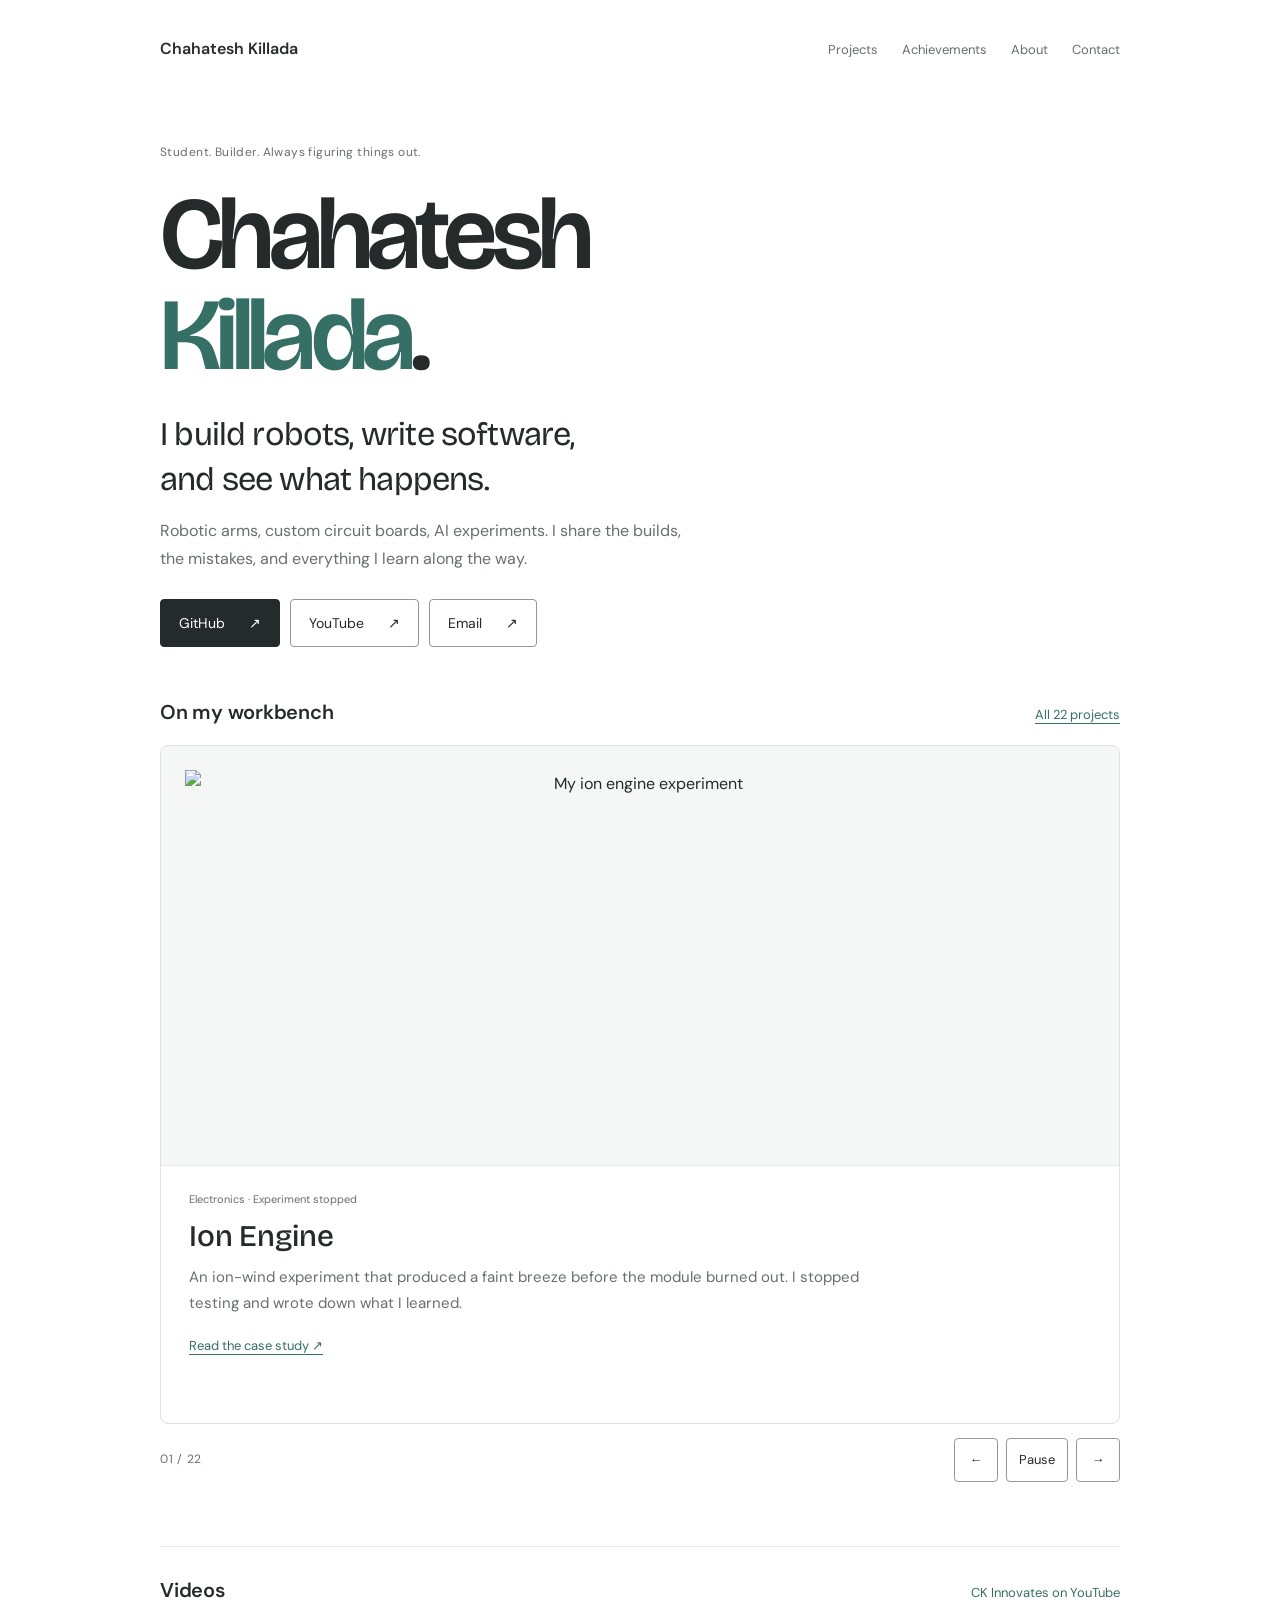
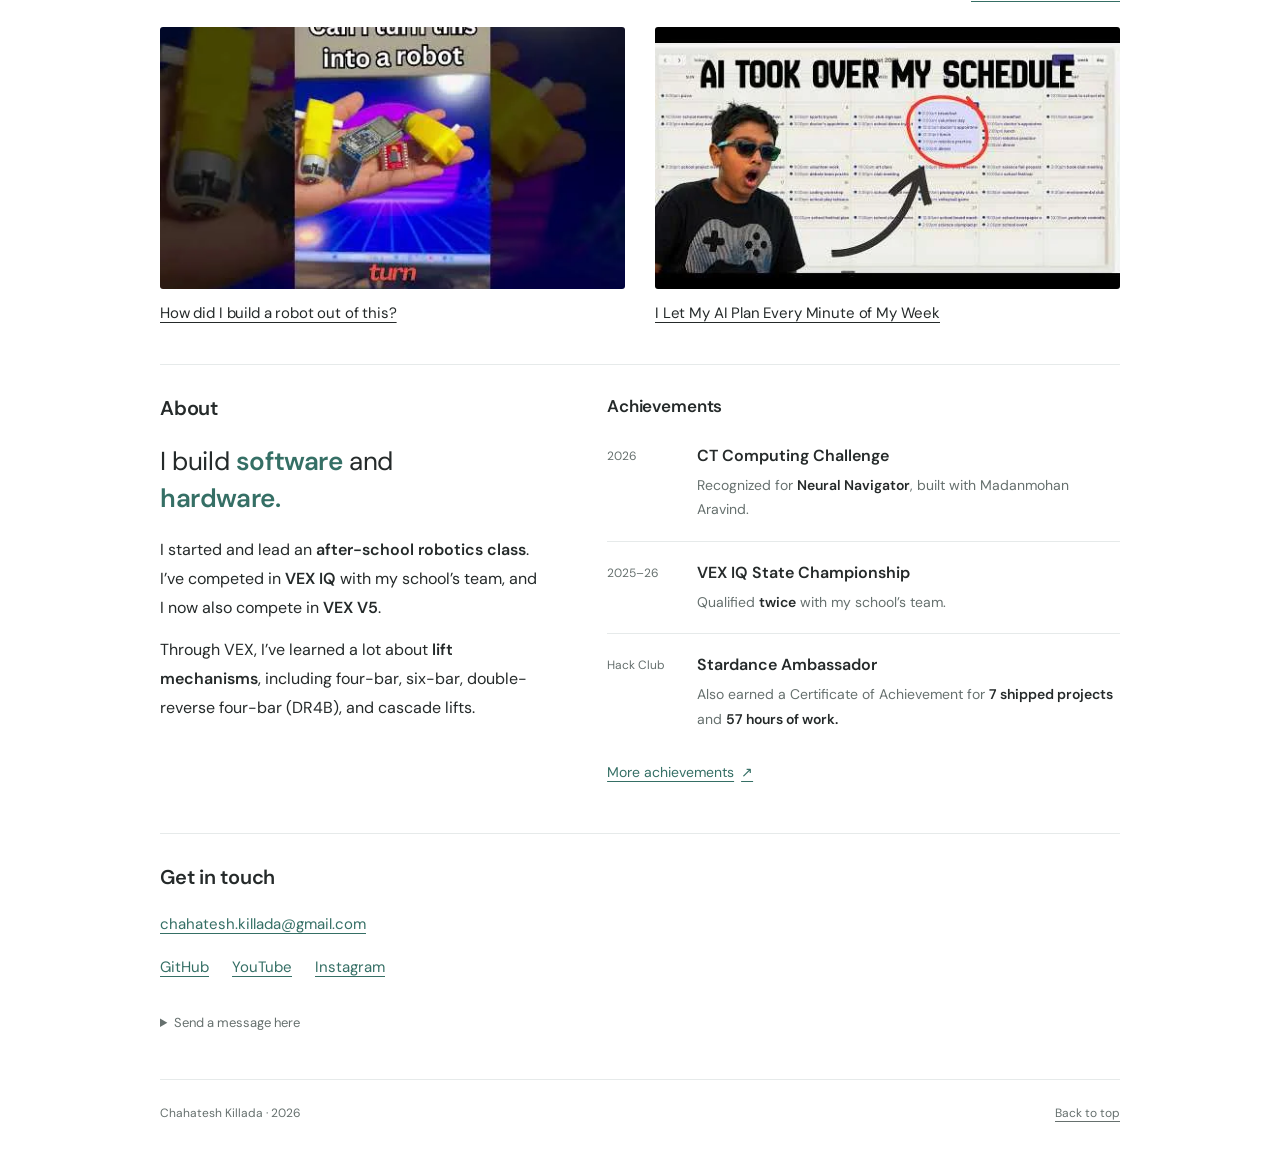
==== commit b5b89e41: "Make homepage introduction larger with personal copy and prominent links" ====
--- a/index.html
+++ b/index.html
@@ -17,8 +17,18 @@
   <a class="skip-link" href="#main">Skip to content</a>
   <header class="site-header wrap"><a class="site-name" href="index.html">Chahatesh Killada</a><nav aria-label="Main navigation"><a href="projects.html">Projects</a><a href="achievements.html">Achievements</a><a href="#about">About</a><a href="#contact">Contact</a></nav></header>
   <main id="main" class="wrap">
-  <header id="home" class="intro">
-    <div class="intro-copy"><h1>Chahatesh Killada</h1><p>I build robots and software, and make videos about the process.</p><p class="intro-links"><a href="https://github.com/chahatesh" target="_blank" rel="noopener">GitHub</a><a href="https://www.youtube.com/@CKInnovates" target="_blank" rel="noopener">YouTube</a><a href="mailto:chahatesh.killada@gmail.com">Email</a></p></div>
+  <header id="home" class="intro home-intro">
+    <div class="intro-copy">
+      <p class="intro-eyebrow">Student. Builder. Always figuring things out.</p>
+      <h1><span>Chahatesh</span> <span class="intro-surname">Killada<span class="intro-period">.</span></span></h1>
+      <p class="intro-statement">I build robots, write software,<br class="intro-break" /> and see what happens.</p>
+      <p class="intro-detail">Robotic arms, custom circuit boards, AI experiments. I share the builds, the mistakes, and everything I learn along the way.</p>
+      <div class="intro-links" aria-label="Find me online">
+        <a class="intro-primary" href="https://github.com/chahatesh" target="_blank" rel="noopener">GitHub <span aria-hidden="true">↗</span></a>
+        <a href="https://www.youtube.com/@CKInnovates" target="_blank" rel="noopener">YouTube <span aria-hidden="true">↗</span></a>
+        <a href="mailto:chahatesh.killada@gmail.com">Email <span aria-hidden="true">↗</span></a>
+      </div>
+    </div>
   </header>
 
 <section id="projects" class="project-carousel" aria-labelledby="work-title" aria-roledescription="carousel">
--- a/style.css
+++ b/style.css
@@ -347,3 +347,36 @@
 @media (prefers-reduced-motion: reduce) {
  .carousel-slide { transition: none; }
 }
+
+/* A bigger, personal introduction above the work. */
+.home-intro.intro { padding-top: 42px; }
+.home-intro.intro:has(+ .project-carousel) { padding-bottom: 52px; }
+.home-intro .intro-copy { max-width: 900px; }
+.home-intro .intro-eyebrow { margin: 0 0 20px; color: var(--muted); font-size: 12px; letter-spacing: .035em; }
+.home-intro h1 { font-size: clamp(54px, 8vw, 104px); font-weight: 600; line-height: .99; letter-spacing: -.055em; margin-bottom: 26px; }
+.home-intro h1 > span { display: block; }
+.home-intro .intro-surname { color: var(--link); }
+.home-intro .intro-period { color: var(--ink); }
+.home-intro .intro-statement { max-width: 700px; margin-top: 0; font-family: var(--display); font-size: clamp(23px, 3vw, 33px); line-height: 1.35; letter-spacing: -.025em; }
+.home-intro .intro-detail { max-width: 540px; margin-top: 16px; color: var(--muted); font-size: 16px; line-height: 1.75; }
+.home-intro .intro-links { display: flex; flex-wrap: wrap; gap: 10px; margin-top: 26px; font-size: 14px; }
+.home-intro .intro-links a { display: inline-flex; align-items: center; justify-content: space-between; gap: 24px; min-height: 48px; padding: 10px 18px; border: 1px solid #8d9995; border-radius: 4px; color: var(--ink); text-decoration: none; transition: background-color 160ms ease, border-color 160ms ease; }
+.home-intro .intro-links a:hover { background: var(--soft); border-color: var(--ink); }
+.home-intro .intro-links .intro-primary { background: var(--ink); border-color: var(--ink); color: white; }
+.home-intro .intro-links .intro-primary:hover { background: var(--link); border-color: var(--link); }
+@media (max-width: 520px) {
+ .home-intro.intro { padding-top: 25px; }
+ .home-intro.intro:has(+ .project-carousel) { padding-bottom: 36px; }
+ .home-intro .intro-eyebrow { max-width: 30ch; font-size: 11px; margin-bottom: 18px; }
+ .home-intro h1 { margin-bottom: 22px; }
+ .home-intro .intro-detail { font-size: 14px; }
+ .home-intro .intro-links a { gap: 14px; padding: 10px 14px; }
+ .home-intro .intro-links { gap: 8px; }
+}
+@media (max-width: 380px) {
+ .home-intro h1 { font-size: 48px; }
+ .intro-break { display: none; }
+}
+@media (prefers-reduced-motion: reduce) {
+ .home-intro .intro-links a { transition: none; }
+}
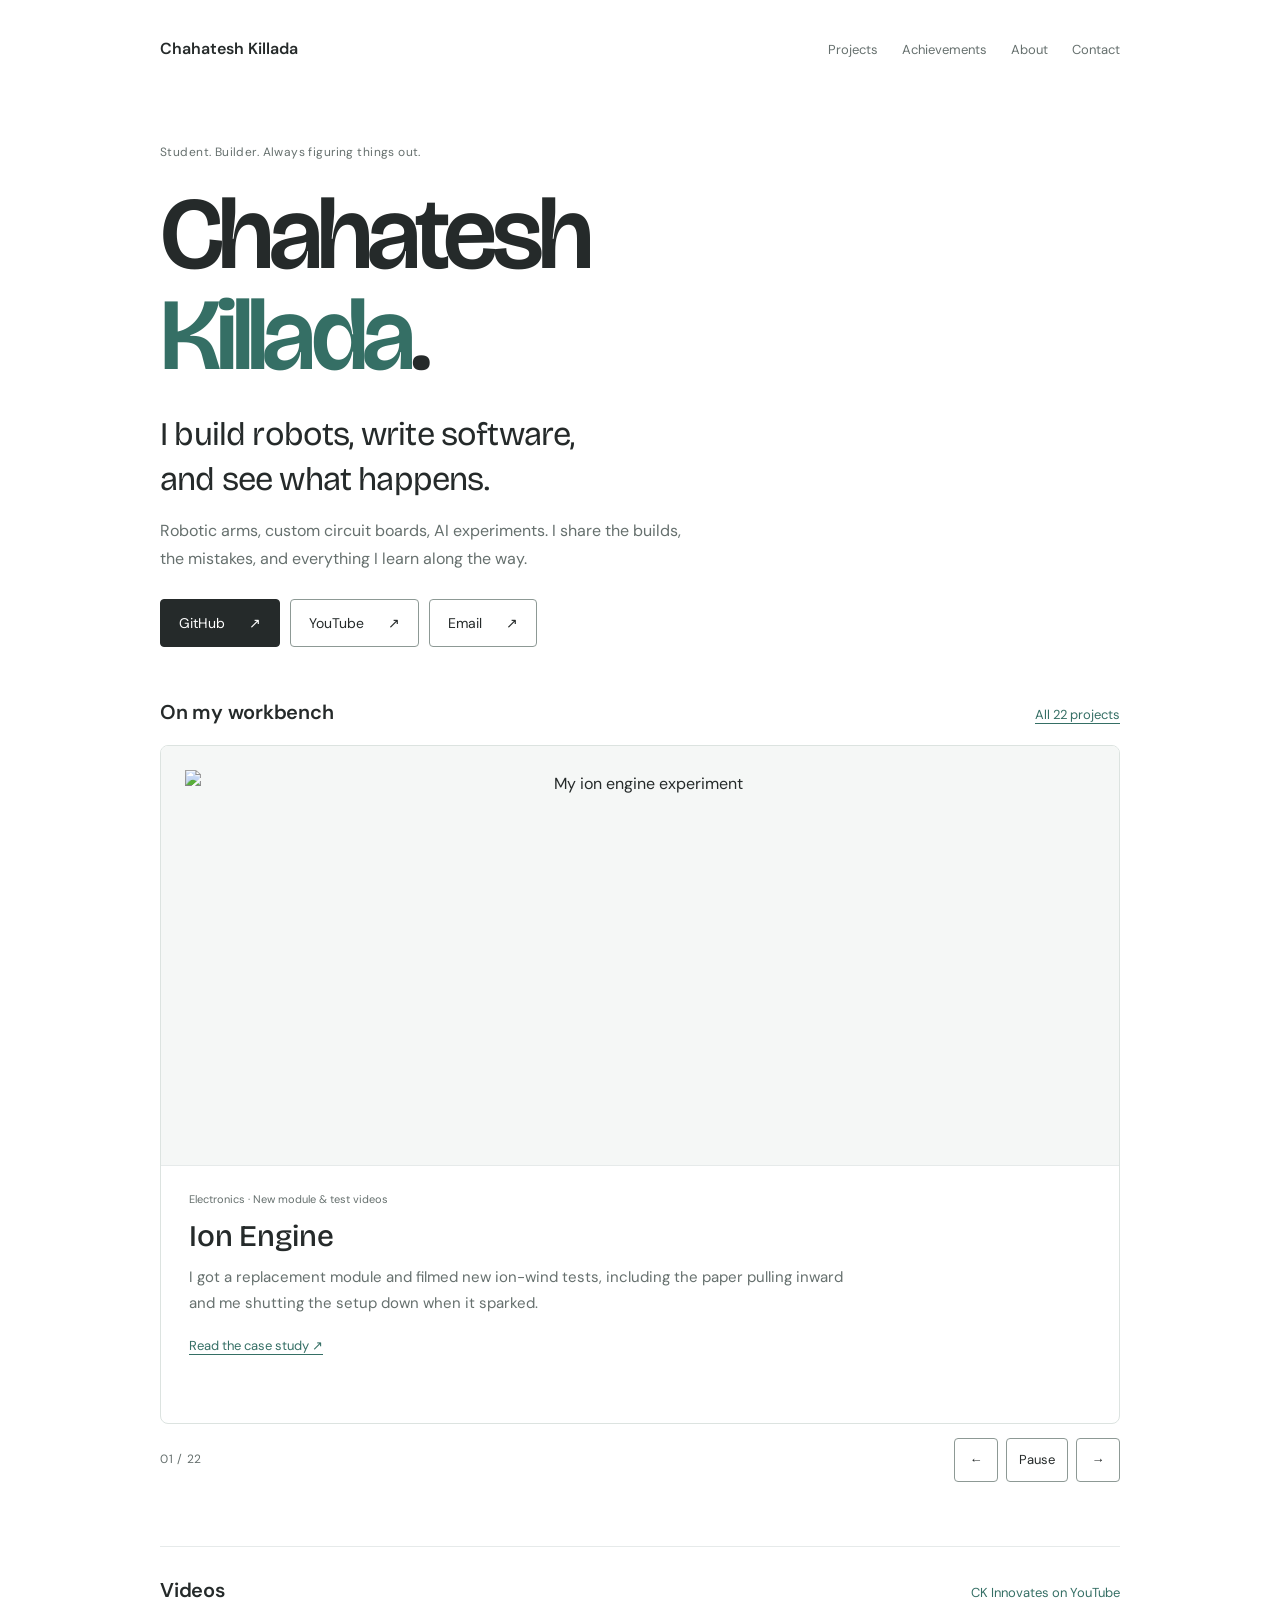
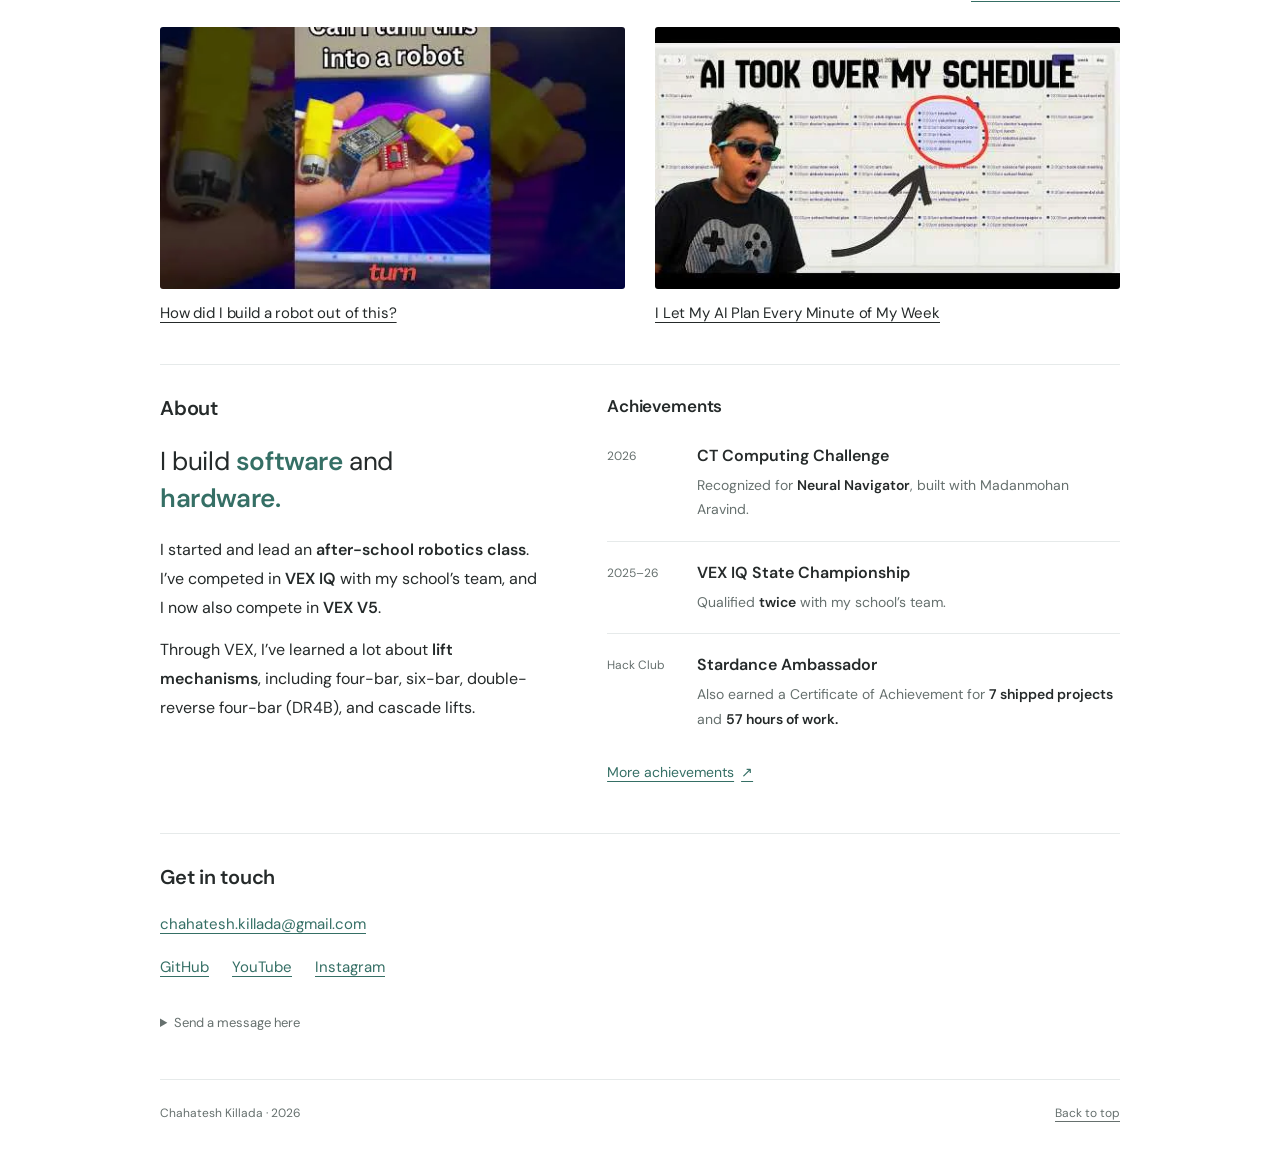
==== commit bfffb097: "Update ion engine case study with replacement module tests and videos" ====
--- a/index.html
+++ b/index.html
@@ -36,7 +36,7 @@
 <div class="carousel-track" id="carousel-track" aria-live="off">
 <article class="carousel-slide is-active" role="group" aria-roledescription="slide" aria-label="1 of 22">
 <button type="button" class="carousel-preview" data-open-modal="ion" aria-label="Explore Ion Engine"><img src="https://cdn.hackclub.com/01a19786-09c3-7ac7-932f-17a6c999de87/IMG_1346.png" alt="My ion engine experiment" loading="eager" fetchpriority="high" decoding="async" /></button>
-<div class="carousel-blurb"><p class="carousel-category">Electronics · Experiment stopped</p><h3>Ion Engine</h3><p class="carousel-description">An ion-wind experiment that produced a faint breeze before the module burned out. I stopped testing and wrote down what I learned.</p><button type="button" class="text-link" data-open-modal="ion">Read the case study <span aria-hidden="true">↗</span></button></div>
+<div class="carousel-blurb"><p class="carousel-category">Electronics · New module &amp; test videos</p><h3>Ion Engine</h3><p class="carousel-description">I got a replacement module and filmed new ion-wind tests, including the paper pulling inward and me shutting the setup down when it sparked.</p><button type="button" class="text-link" data-open-modal="ion">Read the case study <span aria-hidden="true">↗</span></button></div>
 </article>
 <article class="carousel-slide" role="group" aria-roledescription="slide" aria-label="2 of 22" inert aria-hidden="true">
 <a class="carousel-preview" href="https://cdn.hackclub.com/01a1938a-32e8-7151-8fad-e7afeb278796/IMG_0567.MP4" target="_blank" rel="noopener" aria-label="Explore My First PCB"><img src="https://cdn.hackclub.com/01a1938a-34ee-7fe0-add5-6e5647f966ef/IMG_0566.JPG" alt="My first printed circuit board" loading="lazy" decoding="async" /></a>
